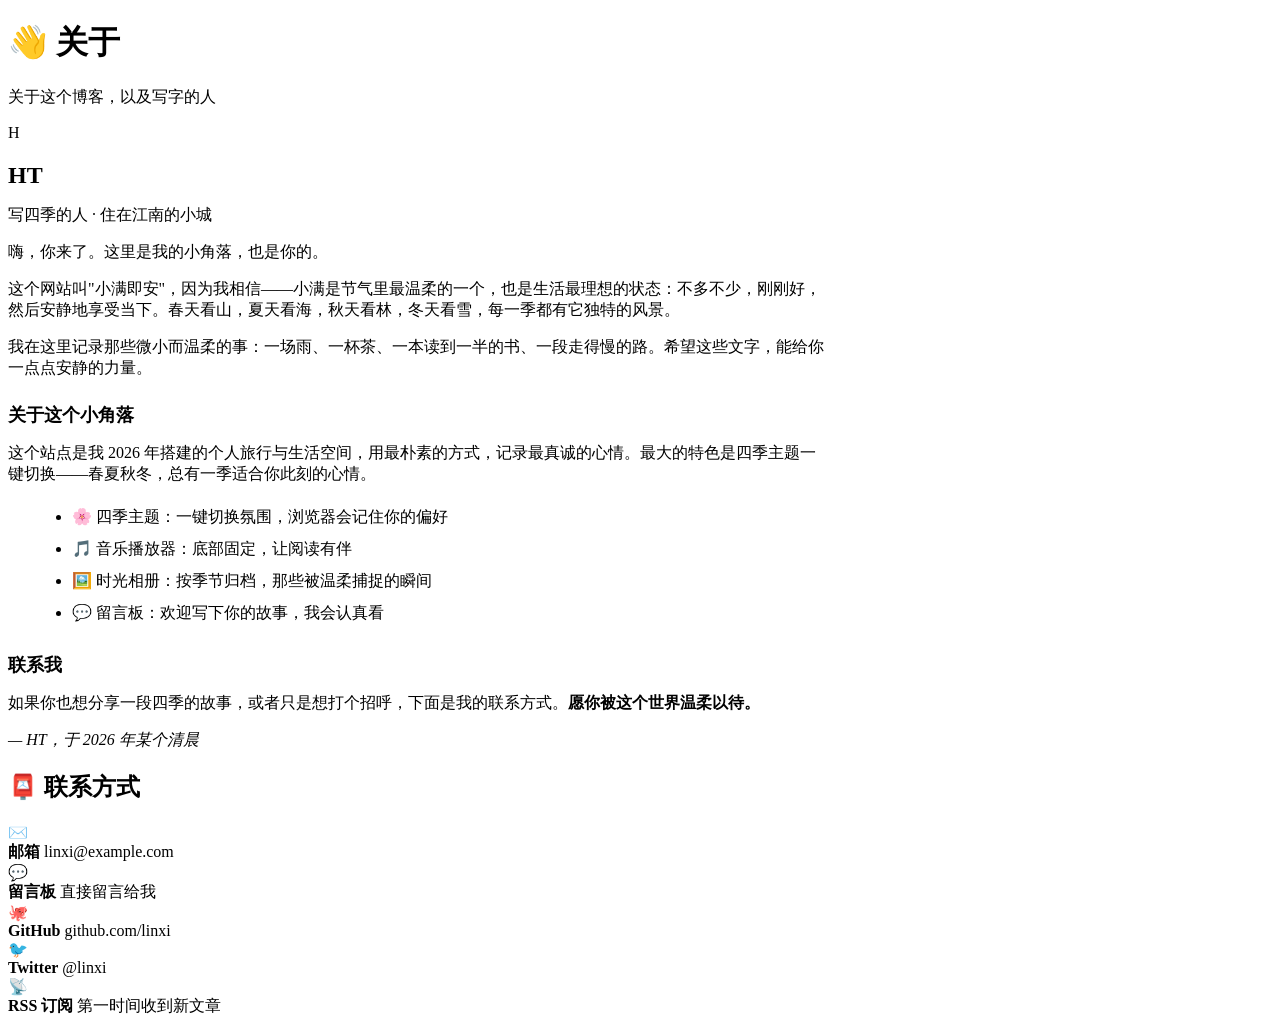
==== about.html @ 5d11f812 "Add files via upload" ====
<!DOCTYPE html>
<html lang="zh-CN">
<head>
  <meta charset="UTF-8">
  <meta name="viewport" content="width=device-width, initial-scale=1.0">
  <title>关于 · 小满即安</title>
  <!-- REQ-010: 内联初始主题变量防止闪烁 -->
  <script>
    (function() {
      var saved = localStorage.getItem("blog_theme") || "spring";
      var dark = localStorage.getItem("blog_dark") === "true";
      document.documentElement.setAttribute("data-theme", saved);
      if (dark) document.documentElement.setAttribute("data-dark", "true");
    })();
  </script>
  <link rel="stylesheet" href="assets/css/theme.css">
  <link rel="stylesheet" href="assets/css/layout.css">
  <link rel="stylesheet" href="assets/css/components.css">
  <link rel="stylesheet" href="assets/css/pages.css">
  <link rel="stylesheet" href="assets/css/player.css">
  <link rel="stylesheet" href="assets/css/tech.css">
</head>
<body data-page="about">
  <main class="site-main">
    <div class="container" style="max-width:820px">

      <h1 class="page-title">
        <span role="img" aria-label="挥手">👋</span> 关于
      </h1>
      <p class="page-subtitle">关于这个博客，以及写字的人</p>

      <!-- Hero -->
      <div class="about-hero">
        <div class="about-avatar">H</div>
        <h2 style="font-size:24px;margin-bottom:8px">HT</h2>
        <p class="text-muted">写四季的人 · 住在江南的小城</p>
      </div>

      <!-- 自我介绍 — REQ-002: 对话感文案 -->
      <div class="about-content">
        <p>嗨，你来了。这里是我的小角落，也是你的。</p>
        <p>这个网站叫"小满即安"，因为我相信——小满是节气里最温柔的一个，也是生活最理想的状态：不多不少，刚刚好，然后安静地享受当下。春天看山，夏天看海，秋天看林，冬天看雪，每一季都有它独特的风景。</p>
        <p>我在这里记录那些微小而温柔的事：一场雨、一杯茶、一本读到一半的书、一段走得慢的路。希望这些文字，能给你一点点安静的力量。</p>
        <h3 style="margin:24px 0 12px;font-size:18px;color:var(--text-primary)">关于这个小角落</h3>
        <p>这个站点是我 2026 年搭建的个人旅行与生活空间，用最朴素的方式，记录最真诚的心情。最大的特色是四季主题一键切换——春夏秋冬，总有一季适合你此刻的心情。</p>
        <ul style="margin:12px 0 12px 24px;line-height:2">
          <li><span role="img" aria-label="樱花">🌸</span> 四季主题：一键切换氛围，浏览器会记住你的偏好</li>
          <li><span role="img" aria-label="音乐">🎵</span> 音乐播放器：底部固定，让阅读有伴</li>
          <li><span role="img" aria-label="相册">🖼️</span> 时光相册：按季节归档，那些被温柔捕捉的瞬间</li>
          <li><span role="img" aria-label="对话">💬</span> 留言板：欢迎写下你的故事，我会认真看</li>
        </ul>
        <h3 style="margin:24px 0 12px;font-size:18px;color:var(--text-primary)">联系我</h3>
        <p>如果你也想分享一段四季的故事，或者只是想打个招呼，下面是我的联系方式。<strong>愿你被这个世界温柔以待。</strong></p>
        <p style="margin-top:12px;color:var(--text-muted);font-style:italic">— HT，于 2026 年某个清晨</p>
      </div>

      <!-- 联系方式 -->
      <h2 class="section-title">
        <span class="title-icon" role="img" aria-label="信封">📮</span>
        联系方式
      </h2>
      <div class="contact-list">
        <div class="contact-card">
          <div class="contact-icon" role="img" aria-label="邮箱">✉️</div>
          <div class="contact-info">
            <strong>邮箱</strong>
            <span>linxi@example.com</span>
          </div>
        </div>
        <div class="contact-card" onclick="location.href='message.html'" style="cursor:pointer">
          <div class="contact-icon" role="img" aria-label="对话">💬</div>
          <div class="contact-info">
            <strong>留言板</strong>
            <span>直接留言给我</span>
          </div>
        </div>
        <div class="contact-card">
          <div class="contact-icon" role="img" aria-label="代码">🐙</div>
          <div class="contact-info">
            <strong>GitHub</strong>
            <span>github.com/linxi</span>
          </div>
        </div>
        <div class="contact-card">
          <div class="contact-icon" role="img" aria-label="鸟">🐦</div>
          <div class="contact-info">
            <strong>Twitter</strong>
            <span>@linxi</span>
          </div>
        </div>
        <div class="contact-card">
          <div class="contact-icon" role="img" aria-label="信号">📡</div>
          <div class="contact-info">
            <strong>RSS 订阅</strong>
            <span>第一时间收到新文章</span>
          </div>
        </div>
      </div>

    </div>
  </main>

  <script src="assets/js/data.js"></script>
  <script src="assets/js/theme.js"></script>
  <script src="assets/js/player.js"></script>
  <script src="assets/js/app.js"></script>


  <!-- 科技感装饰层 -->
  <div class="tech-corner tech-tl" aria-hidden="true"></div>
  <div class="tech-corner tech-tr" aria-hidden="true"></div>
  <div class="tech-corner tech-bl" aria-hidden="true"></div>
  <div class="tech-corner tech-br" aria-hidden="true"></div>
  <div class="tech-data-stream" aria-hidden="true"></div>
</body>
</html>
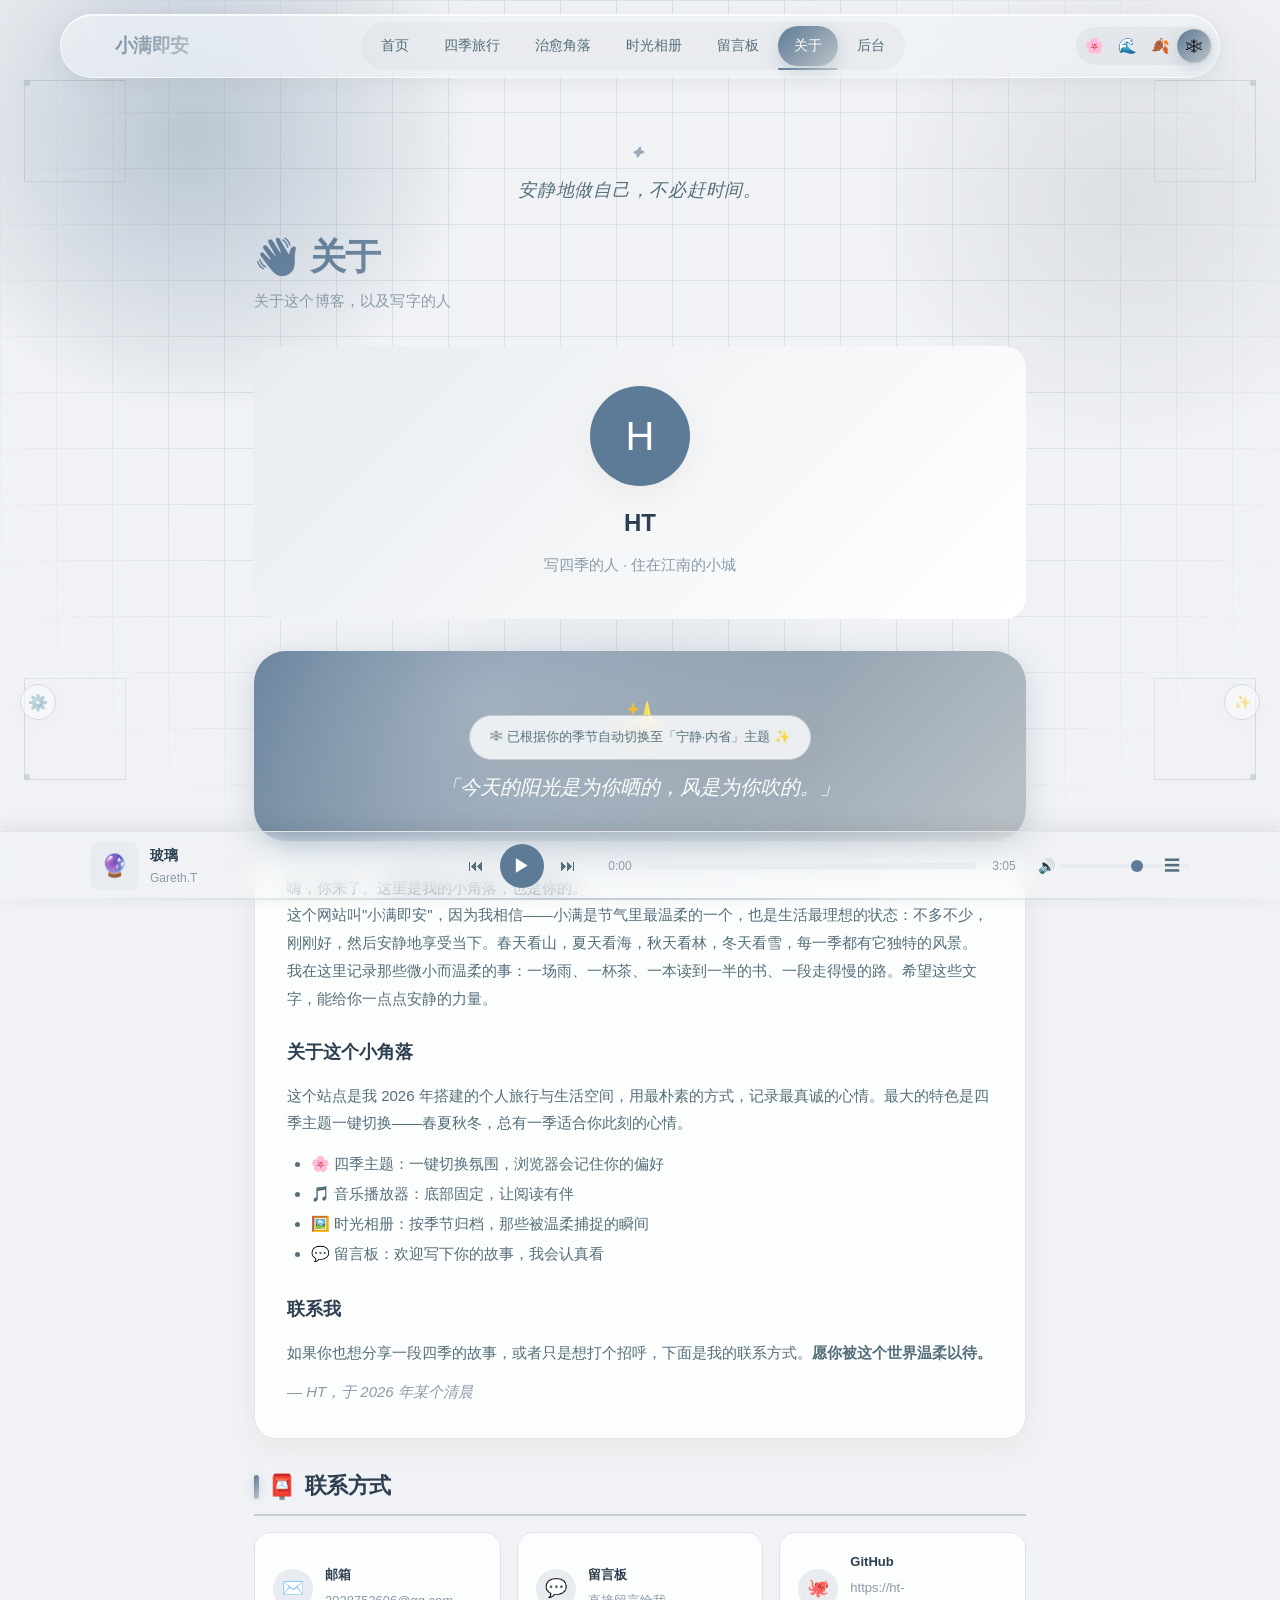
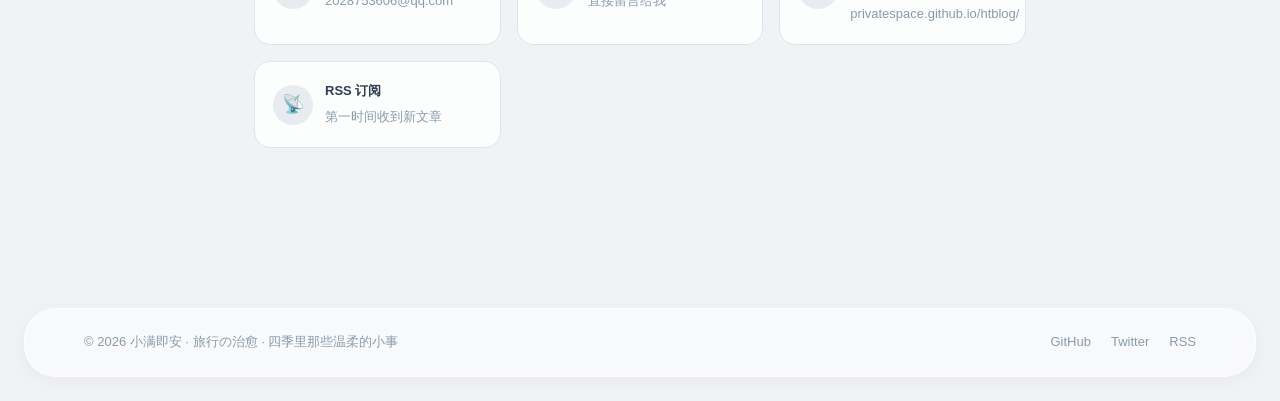
==== commit 7a04e5ef: "更新文件" ====
--- a/about.html
+++ b/about.html
@@ -64,7 +64,7 @@
           <div class="contact-icon" role="img" aria-label="邮箱">✉️</div>
           <div class="contact-info">
             <strong>邮箱</strong>
-            <span>linxi@example.com</span>
+            <span>2028753606@qq.com</span>
           </div>
         </div>
         <div class="contact-card" onclick="location.href='message.html'" style="cursor:pointer">
@@ -78,14 +78,7 @@
           <div class="contact-icon" role="img" aria-label="代码">🐙</div>
           <div class="contact-info">
             <strong>GitHub</strong>
-            <span>github.com/linxi</span>
-          </div>
-        </div>
-        <div class="contact-card">
-          <div class="contact-icon" role="img" aria-label="鸟">🐦</div>
-          <div class="contact-info">
-            <strong>Twitter</strong>
-            <span>@linxi</span>
+            <span>https://ht-privatespace.github.io/htblog/</span>
           </div>
         </div>
         <div class="contact-card">
--- a/assets/css/theme.css
+++ b/assets/css/theme.css
@@ -0,0 +1,1007 @@
+/* =========================================================
+   四季主题系统 — 温暖树洞版
+   柔和渐变 · 温暖主色 · 治愈视觉
+   适配 REQ-003 情绪映射：
+   春 = 希望/新生 · 夏 = 热情/自由 · 秋 = 沉淀/温柔 · 冬 = 宁静/内省
+   ========================================================= */
+
+:root {
+  /* 圆角系统 */
+  --radius-xs: 6px;
+  --radius-sm: 10px;
+  --radius-md: 16px;
+  --radius-lg: 22px;
+  --radius-xl: 32px;
+  --radius-pill: 999px;
+
+  /* 流畅过渡 — REQ-003: 0.5s~1s 平滑过渡 */
+  --transition: all 0.6s cubic-bezier(0.34, 1.56, 0.64, 1);
+  --transition-slow: all 0.9s cubic-bezier(0.25, 0.46, 0.45, 0.94);
+
+  /* 温暖阴影 */
+  --shadow-soft: 0 4px 16px rgba(180, 140, 120, 0.08);
+  --shadow: 0 8px 28px rgba(180, 140, 120, 0.10);
+  --shadow-hover: 0 16px 48px rgba(180, 140, 120, 0.16);
+
+  /* 温暖光晕 */
+  --neon-glow: 0 0 32px;
+
+  /* 字体大小变量 — REQ-006 */
+  --font-scale: 1;
+}
+
+/* ============ 春季 — 浅绿希望 ============ */
+:root, [data-theme="spring"] {
+  --bg-primary: #f8fdf9;
+  --bg-secondary: #ffffff;
+  --bg-card: rgba(255, 255, 255, 0.8);
+  --bg-header: rgba(248, 253, 249, 0.7);
+  --bg-footer: #edf6ef;
+
+  --text-primary: #2d3d35;
+  --text-secondary: #5a7063;
+  --text-muted: #8a9c92;
+  --text-on-accent: #ffffff;
+
+  /* REQ-003: 主色调浅绿 #A8D5BA + 嫩粉 #F5C6C6 */
+  --accent: #A8D5BA;
+  --accent-hover: #8fc4a5;
+  --accent-2: #F5C6C6;
+  --accent-3: #D4E8D9;
+  --accent-gradient: linear-gradient(135deg, #A8D5BA 0%, #F5C6C6 100%);
+  --accent-soft: #eaf5ee;
+  --accent-border: #c5e3d0;
+
+  --border: #e8f0ea;
+  --border-strong: #c4dcd0;
+
+  --neon-color: rgba(168, 213, 186, 0.3);
+
+  --tech-tint: #A8D5BA;
+
+  --decoration: "🌸";
+  --bg-blob-1: radial-gradient(circle 380px at 12% 18%, rgba(168,213,186,0.25) 0%, transparent 70%);
+  --bg-blob-2: radial-gradient(circle 340px at 88% 22%, rgba(245,198,198,0.20) 0%, transparent 70%);
+  --bg-blob-3: radial-gradient(circle 420px at 50% 95%, rgba(212,232,217,0.18) 0%, transparent 70%);
+  --hero-gradient: linear-gradient(135deg, #A8D5BA 0%, #F5C6C6 100%);
+}
+
+/* ============ 夏季 — 明黄自由 ============ */
+[data-theme="summer"] {
+  --bg-primary: #fefce8;
+  --bg-secondary: #ffffff;
+  --bg-card: rgba(255, 255, 255, 0.8);
+  --bg-header: rgba(254, 252, 232, 0.7);
+  --bg-footer: #fbf3d0;
+
+  --text-primary: #3d3520;
+  --text-secondary: #6b5c3a;
+  --text-muted: #9d8d65;
+  --text-on-accent: #ffffff;
+
+  /* REQ-003: 主色调明黄 #FFE066 + 蔚蓝 #7EC8E3 */
+  --accent: #FFD966;
+  --accent-hover: #f5cc4d;
+  --accent-2: #7EC8E3;
+  --accent-3: #FFE89A;
+  --accent-gradient: linear-gradient(135deg, #FFD966 0%, #7EC8E3 100%);
+  --accent-soft: #fff9db;
+  --accent-border: #f5e5a0;
+
+  --border: #f5edd0;
+  --border-strong: #e6d790;
+
+  --neon-color: rgba(255, 217, 102, 0.3);
+
+  --tech-tint: #FFD966;
+
+  --decoration: "🌊";
+  --bg-blob-1: radial-gradient(circle 400px at 88% 15%, rgba(126,200,227,0.22) 0%, transparent 70%);
+  --bg-blob-2: radial-gradient(circle 360px at 10% 25%, rgba(255,217,102,0.22) 0%, transparent 70%);
+  --bg-blob-3: radial-gradient(circle 440px at 50% 100%, rgba(255,232,154,0.18) 0%, transparent 70%);
+  --hero-gradient: linear-gradient(135deg, #FFD966 0%, #7EC8E3 100%);
+}
+
+/* ============ 秋季 — 暖橙温柔 ============ */
+[data-theme="autumn"] {
+  --bg-primary: #fdf6ee;
+  --bg-secondary: #fffdf8;
+  --bg-card: rgba(255, 255, 255, 0.8);
+  --bg-header: rgba(253, 246, 238, 0.7);
+  --bg-footer: #f3e3cf;
+
+  --text-primary: #3d2817;
+  --text-secondary: #6b4a30;
+  --text-muted: #9d7a5a;
+  --text-on-accent: #ffffff;
+
+  /* REQ-003: 主色调暖橙 #F4A460 + 棕褐 #A0522D */
+  --accent: #F4A460;
+  --accent-hover: #e6914b;
+  --accent-2: #A0522D;
+  --accent-3: #E8C49A;
+  --accent-gradient: linear-gradient(135deg, #F4A460 0%, #A0522D 100%);
+  --accent-soft: #faebdc;
+  --accent-border: #ecc099;
+
+  --border: #efdfcc;
+  --border-strong: #d4b896;
+
+  --neon-color: rgba(244, 164, 96, 0.3);
+
+  --tech-tint: #F4A460;
+
+  --decoration: "🍁";
+  --bg-blob-1: radial-gradient(circle 380px at 14% 20%, rgba(244,164,96,0.24) 0%, transparent 70%);
+  --bg-blob-2: radial-gradient(circle 340px at 86% 28%, rgba(160,82,45,0.18) 0%, transparent 70%);
+  --bg-blob-3: radial-gradient(circle 420px at 50% 96%, rgba(232,196,154,0.20) 0%, transparent 70%);
+  --hero-gradient: linear-gradient(135deg, #F4A460 0%, #A0522D 100%);
+}
+
+/* ============ 冬季 — 藏蓝宁静 ============ */
+[data-theme="winter"] {
+  --bg-primary: #f0f2f5;
+  --bg-secondary: #ffffff;
+  --bg-card: rgba(255, 255, 255, 0.8);
+  --bg-header: rgba(240, 242, 245, 0.7);
+  --bg-footer: #dfe2e8;
+
+  --text-primary: #2c3e50;
+  --text-secondary: #546e7a;
+  --text-muted: #8a9ba8;
+  --text-on-accent: #ffffff;
+
+  /* REQ-003: 主色调藏蓝 #2C3E50 + 银白 #BDC3C7 */
+  --accent: #5d7a96;
+  --accent-hover: #4a6480;
+  --accent-2: #BDC3C7;
+  --accent-3: #8fa8b8;
+  --accent-gradient: linear-gradient(135deg, #5d7a96 0%, #BDC3C7 100%);
+  --accent-soft: #e8ecf0;
+  --accent-border: #c5ccd4;
+
+  --border: #e0e3e8;
+  --border-strong: #b8bfc6;
+
+  --neon-color: rgba(93, 122, 150, 0.25);
+
+  --tech-tint: #5d7a96;
+
+  --decoration: "❄";
+  --bg-blob-1: radial-gradient(circle 400px at 15% 15%, rgba(93,122,150,0.20) 0%, transparent 70%);
+  --bg-blob-2: radial-gradient(circle 360px at 88% 22%, rgba(189,195,199,0.22) 0%, transparent 70%);
+  --bg-blob-3: radial-gradient(circle 440px at 50% 95%, rgba(143,168,184,0.16) 0%, transparent 70%);
+  --hero-gradient: linear-gradient(135deg, #5d7a96 0%, #BDC3C7 100%);
+}
+
+/* ============ REQ-006: 暗色模式 — 暖色调暗色 ============ */
+[data-dark="true"] {
+  --bg-primary: #2D2D2D;
+  --bg-secondary: #3a3a3a;
+  --bg-card: rgba(58, 58, 58, 0.9);
+  --bg-header: rgba(45, 45, 45, 0.85);
+  --bg-footer: #252525;
+
+  --text-primary: #f0ebe3;
+  --text-secondary: #c8c0b5;
+  --text-muted: #9a9287;
+  --text-on-accent: #2D2D2D;
+
+  --border: #4a4a4a;
+  --border-strong: #5a5a5a;
+
+  --shadow-soft: 0 4px 16px rgba(0,0,0,0.3);
+  --shadow: 0 8px 28px rgba(0,0,0,0.35);
+  --shadow-hover: 0 16px 48px rgba(0,0,0,0.4);
+}
+
+/* ============ 全局过渡动画 — REQ-003: 平滑 0.6s ============ */
+* {
+  transition:
+    background-color 0.6s ease,
+    border-color 0.6s ease,
+    box-shadow 0.5s ease,
+    color 0.5s ease;
+}
+
+/* 渐变文字不需要 color 过渡 */
+.site-logo, .page-title {
+  transition: none !important;
+}
+
+/* ============ 三层 blob 温暖背景 ============ */
+.season-decoration {
+  position: fixed;
+  inset: 0;
+  pointer-events: none;
+  z-index: 0;
+  background: var(--bg-blob-1), var(--bg-blob-2), var(--bg-blob-3);
+  background-attachment: fixed;
+  animation: blob-drift 20s ease-in-out infinite alternate;
+  transition: background 0.9s ease;
+}
+
+@keyframes blob-drift {
+  0%   { transform: translate(0, 0) scale(1); }
+  50%  { transform: translate(12px, -8px) scale(1.04); }
+  100% { transform: translate(-8px, 12px) scale(1.02); }
+}
+
+/* ============ 飘落粒子 ============ */
+.season-particles {
+  position: fixed;
+  inset: 0;
+  pointer-events: none;
+  z-index: 1;
+  overflow: hidden;
+}
+
+.season-particles .particle {
+  position: absolute;
+  top: -30px;
+  font-size: 22px;
+  opacity: 0;
+  animation: fall linear infinite;
+  filter: drop-shadow(0 2px 6px rgba(0,0,0,0.08));
+}
+
+@keyframes fall {
+  0%   { transform: translateY(-30px) rotate(0deg); opacity: 0; }
+  8%   { opacity: 0.7; }
+  50%  { transform: translateX(20px) rotate(180deg); }
+  92%  { opacity: 0.4; }
+  100% { transform: translateY(105vh) rotate(360deg); opacity: 0; }
+}
+
+/* ============ REQ-001 v2: 情绪入口引导层（增强版） ============ */
+.emotion-entry {
+  position: fixed;
+  inset: 0;
+  background: var(--bg-primary);
+  z-index: 9999;
+  display: flex;
+  flex-direction: column;
+  align-items: center;
+  justify-content: center;
+  gap: 36px;
+  opacity: 1;
+  transition: opacity 0.8s ease;
+  pointer-events: auto;
+  cursor: pointer;
+}
+
+.emotion-entry.hide {
+  opacity: 0;
+  pointer-events: none;
+}
+
+.emotion-entry__greeting {
+  font-size: clamp(22px, 4vw, 30px);
+  color: var(--text-primary);
+  font-weight: 400;
+  letter-spacing: 0.05em;
+  opacity: 0;
+  animation: fade-in-up 1.5s ease forwards;
+  font-style: italic;
+}
+
+/* REQ-001: 4-7-8 呼吸法节奏提示 */
+.emotion-entry__breath-phase {
+  font-size: clamp(14px, 2.5vw, 16px);
+  color: var(--text-muted);
+  opacity: 0;
+  animation: fade-in-up 1.5s ease 1.2s forwards;
+  font-weight: 500;
+  letter-spacing: 0.1em;
+  transition: color 0.4s ease;
+}
+
+.emotion-entry__breath-phase.inhale { color: var(--accent); }
+.emotion-entry__breath-phase.hold { color: var(--accent-2); }
+.emotion-entry__breath-phase.exhale { color: var(--accent-hover); }
+
+.emotion-entry__breath-hint {
+  font-size: clamp(13px, 2vw, 14px);
+  color: var(--text-muted);
+  opacity: 0;
+  animation: fade-in-up 1.5s ease 0.6s forwards;
+}
+
+@keyframes fade-in-up {
+  from { opacity: 0; transform: translateY(12px); }
+  to { opacity: 1; transform: translateY(0); }
+}
+
+/* REQ-001: 呼吸动画光点 — 4-7-8 节奏：吸气4s→屏息7s→呼气8s */
+.emotion-entry__breath {
+  width: 64px;
+  height: 64px;
+  border-radius: 50%;
+  background: var(--accent-gradient);
+  box-shadow: 0 0 40px var(--neon-color), 0 0 80px var(--neon-color);
+  opacity: 0;
+  animation-name: fade-in-up, breath-478;
+  animation-duration: 1.5s, 19s;
+  animation-delay: 0.8s, 2.3s;
+  animation-fill-mode: forwards, infinite;
+  animation-timing-function: ease, ease-in-out;
+}
+
+@keyframes breath-478 {
+  0%   { transform: scale(1); opacity: 0.4; }
+  21%  { transform: scale(1.7); opacity: 0.7; }   /* 吸气 4s */
+  58%  { transform: scale(1.7); opacity: 0.7; }   /* 屏息 7s */
+  100% { transform: scale(1); opacity: 0.4; }      /* 呼气 8s */
+}
+
+/* ============ REQ-005: 阅读进度条 ============ */
+.reading-progress {
+  position: fixed;
+  top: 0;
+  left: 0;
+  width: 100%;
+  height: 3px;
+  background: transparent;
+  z-index: 10000;
+  pointer-events: none;
+}
+
+.reading-progress__fill {
+  height: 100%;
+  width: 0%;
+  background: var(--accent-gradient);
+  border-radius: 0 0 3px 3px;
+  box-shadow: 0 0 8px var(--neon-color);
+  transition: width 0.1s ease;
+  will-change: width;
+}
+
+@media (max-width: 768px) {
+  .reading-progress { height: 2px; }
+}
+
+/* ============ REQ-002: 主题情绪标签 + 自动切换通知 ============ */
+.theme-switcher {
+  display: flex;
+  align-items: center;
+  gap: 2px;
+  flex-wrap: wrap;
+}
+
+.theme-btn {
+  position: relative;
+}
+
+.theme-btn[data-theme]::after {
+  content: attr(data-emotion);
+  position: absolute;
+  top: 100%;
+  left: 50%;
+  transform: translateX(-50%);
+  font-size: 10px;
+  color: var(--text-muted);
+  white-space: nowrap;
+  opacity: 0;
+  pointer-events: none;
+  transition: opacity 0.3s ease;
+  margin-top: 2px;
+  letter-spacing: 0.02em;
+}
+
+.theme-btn.active::after,
+.theme-btn:hover::after {
+  opacity: 1;
+}
+
+/* 自动季节切换提示通知 */
+.season-toast {
+  position: fixed;
+  bottom: 140px;
+  left: 50%;
+  transform: translateX(-50%) translateY(20px);
+  background: var(--bg-card);
+  backdrop-filter: blur(16px);
+  -webkit-backdrop-filter: blur(16px);
+  border: 1px solid var(--accent-border);
+  border-radius: var(--radius-pill);
+  padding: 10px 20px;
+  font-size: 13px;
+  color: var(--text-secondary);
+  box-shadow: var(--shadow);
+  z-index: 9999;
+  opacity: 0;
+  transition: all 0.4s ease;
+  pointer-events: none;
+}
+
+.season-toast.show {
+  opacity: 1;
+  transform: translateX(-50%) translateY(0);
+}
+
+@media (max-width: 768px) {
+  .season-toast { bottom: 120px; font-size: 12px; padding: 8px 16px; }
+}
+
+/* ============ REQ-004 v2: 字体大小调节器（html根字号） ============ */
+html[data-root-font="small"] { font-size: 14px; }
+html[data-root-font="normal"] { font-size: 16px; }
+html[data-root-font="medium"] { font-size: 18px; }
+html[data-root-font="large"] { font-size: 20px; }
+
+/* ============ REQ-010: 微交互增强 ============ */
+
+/* 按钮涟漪效果 */
+.btn, .page-btn, .player-btn, .theme-btn, .settings-btn, .whitenoise-btn, .mood-option {
+  position: relative;
+  overflow: hidden;
+}
+
+.btn .ripple,
+.page-btn .ripple,
+.player-btn .ripple,
+.theme-btn .ripple,
+.settings-btn .ripple,
+.whitenoise-btn .ripple,
+.mood-option .ripple {
+  position: absolute;
+  border-radius: 50%;
+  background: rgba(255, 255, 255, 0.4);
+  transform: scale(0);
+  animation: ripple-anim 0.6s ease-out;
+  pointer-events: none;
+}
+
+@keyframes ripple-anim {
+  to {
+    transform: scale(4);
+    opacity: 0;
+  }
+}
+
+/* 卡片 3D 倾斜 */
+.card, .article-item, .album-card, .travel-preview-card {
+  transition: transform 0.3s ease, box-shadow 0.3s ease;
+  transform-style: preserve-3d;
+  will-change: transform;
+}
+
+/* ============ FR-1: 全站默认转场（淡入 + 轻微上移） ============ */
+.site-main {
+  opacity: 0;
+  transform: translateY(16px);
+  transition: opacity 0.5s ease-out, transform 0.5s ease-out;
+  will-change: opacity, transform;
+}
+
+.site-main.ready {
+  opacity: 1;
+  transform: translateY(0);
+}
+
+/* 滚动入场动画 */
+.scroll-reveal {
+  opacity: 0;
+  transform: translateY(24px);
+  transition: opacity 0.7s ease, transform 0.7s ease;
+}
+
+.scroll-reveal.visible {
+  opacity: 1;
+  transform: translateY(0);
+}
+
+/* 链接下划线动画 */
+a {
+  position: relative;
+}
+
+.section-title a:hover,
+.article-excerpt a:hover,
+.message-content a:hover,
+.card a:hover {
+  text-decoration: none;
+}
+
+/* 表单聚焦增强 */
+.form-input, .form-textarea, .form-select {
+  border-bottom: 2px solid transparent;
+}
+
+.form-input:focus, .form-textarea:focus, .form-select:focus {
+  border-bottom-color: var(--accent);
+}
+
+/* 减少动画选项（尊重对动画敏感的用户） */
+@media (prefers-reduced-motion: reduce) {
+  *, *::before, *::after {
+    animation-duration: 0.01ms !important;
+    animation-iteration-count: 1 !important;
+    transition-duration: 0.01ms !important;
+    scroll-behavior: auto !important;
+  }
+  
+  .ripple { animation: none !important; }
+  .card, .article-item { transform: none !important; }
+}
+
+body[data-motion="reduced"] * {
+  animation-duration: 0.01ms !important;
+  transition-duration: 0.01ms !important;
+}
+
+body[data-motion="reduced"] .ripple { animation: none !important; }
+body[data-motion="reduced"] .card:hover { transform: none !important; }
+
+/* ============ REQ-007: 今日治愈模块 ============ */
+.healing-card {
+  background: var(--accent-gradient);
+  border-radius: var(--radius-xl);
+  padding: 36px 32px;
+  text-align: center;
+  color: #fff;
+  box-shadow: 0 8px 32px var(--neon-color);
+  position: relative;
+  overflow: hidden;
+  opacity: 0;
+  animation: heal-fade-in 1.2s ease 1.2s forwards;
+}
+
+[data-dark="true"] .healing-card {
+  color: var(--text-primary);
+}
+
+.healing-card::before {
+  content: "";
+  position: absolute;
+  inset: 0;
+  background: radial-gradient(circle at 30% 30%, rgba(255,255,255,0.3) 0%, transparent 60%);
+  pointer-events: none;
+}
+
+.healing-card__icon {
+  font-size: 40px;
+  margin-bottom: 12px;
+  display: block;
+}
+
+.healing-card__quote {
+  font-size: clamp(16px, 2.5vw, 20px);
+  font-weight: 500;
+  line-height: 1.8;
+  position: relative;
+  z-index: 1;
+  font-style: italic;
+}
+
+.healing-card__source {
+  font-size: 13px;
+  opacity: 0.7;
+  margin-top: 12px;
+  position: relative;
+  z-index: 1;
+}
+
+@keyframes heal-fade-in {
+  from { opacity: 0; transform: translateY(16px); }
+  to { opacity: 1; transform: translateY(0); }
+}
+
+/* ============ REQ-004: 科技装饰开关 ============ */
+body.tech-off .tech-corner,
+body.tech-off .tech-data-stream,
+body.tech-off::before {
+  display: none !important;
+}
+
+.tech-toggle {
+  position: fixed;
+  bottom: 180px;
+  right: 20px;
+  width: 36px;
+  height: 36px;
+  border-radius: 50%;
+  background: var(--bg-card);
+  backdrop-filter: blur(12px);
+  -webkit-backdrop-filter: blur(12px);
+  border: 1px solid var(--border-strong);
+  cursor: pointer;
+  z-index: 100;
+  display: flex;
+  align-items: center;
+  justify-content: center;
+  font-size: 14px;
+  transition: var(--transition);
+  box-shadow: var(--shadow-soft);
+  opacity: 0.5;
+}
+
+.tech-toggle:hover {
+  opacity: 1;
+  transform: scale(1.1);
+}
+
+/* ============ REQ-006: 字体大小调节 ============ */
+body[data-font-size="small"] { font-size: 14px; }
+body[data-font-size="normal"] { font-size: 16px; }
+body[data-font-size="large"] { font-size: 18px; }
+
+/* ============ REQ-006: 设置面板 ============ */
+.settings-panel {
+  position: fixed;
+  bottom: 180px;
+  left: 20px;
+  background: var(--bg-card);
+  backdrop-filter: blur(16px);
+  -webkit-backdrop-filter: blur(16px);
+  border: 1px solid var(--border-strong);
+  border-radius: var(--radius-lg);
+  padding: 16px 20px;
+  z-index: 100;
+  box-shadow: var(--shadow);
+  display: none;
+  min-width: 180px;
+}
+
+.settings-panel.open { display: block; }
+
+.settings-toggle {
+  position: fixed;
+  bottom: 180px;
+  left: 20px;
+  width: 36px;
+  height: 36px;
+  border-radius: 50%;
+  background: var(--bg-card);
+  backdrop-filter: blur(12px);
+  border: 1px solid var(--border-strong);
+  cursor: pointer;
+  z-index: 100;
+  display: flex;
+  align-items: center;
+  justify-content: center;
+  font-size: 16px;
+  box-shadow: var(--shadow-soft);
+  opacity: 0.5;
+  transition: var(--transition);
+}
+
+.settings-toggle:hover { opacity: 1; transform: scale(1.1); }
+
+.settings-row {
+  display: flex;
+  align-items: center;
+  justify-content: space-between;
+  margin-bottom: 12px;
+  font-size: 13px;
+  color: var(--text-secondary);
+  gap: 12px;
+}
+
+.settings-row:last-child { margin-bottom: 0; }
+
+.settings-btn {
+  padding: 6px 12px;
+  border: 1px solid var(--border-strong);
+  background: transparent;
+  border-radius: var(--radius-pill);
+  font-size: 12px;
+  color: var(--text-primary);
+  cursor: pointer;
+  transition: var(--transition);
+}
+
+.settings-btn.active {
+  background: var(--accent-gradient);
+  color: #fff;
+  border-color: transparent;
+}
+
+/* ============ REQ-005: 白噪音面板 ============ */
+.whitenoise-panel {
+  background: var(--bg-card);
+  backdrop-filter: blur(16px);
+  border: 1px solid var(--border-strong);
+  border-radius: var(--radius-lg);
+  padding: 16px;
+  margin-top: 12px;
+}
+
+.whitenoise-title {
+  font-size: 14px;
+  font-weight: 600;
+  color: var(--text-primary);
+  margin-bottom: 12px;
+  display: flex;
+  align-items: center;
+  gap: 6px;
+}
+
+.whitenoise-options {
+  display: grid;
+  grid-template-columns: repeat(4, 1fr);
+  gap: 8px;
+}
+
+.whitenoise-btn {
+  padding: 10px 4px;
+  border: 1px solid var(--border-strong);
+  background: transparent;
+  border-radius: var(--radius-md);
+  cursor: pointer;
+  transition: var(--transition);
+  font-size: 11px;
+  color: var(--text-secondary);
+  display: flex;
+  flex-direction: column;
+  align-items: center;
+  gap: 4px;
+}
+
+.whitenoise-btn .wn-icon { font-size: 20px; }
+
+.whitenoise-btn.active {
+  background: var(--accent-soft);
+  border-color: var(--accent);
+  color: var(--accent-hover);
+}
+
+.whitenoise-volume {
+  display: flex;
+  align-items: center;
+  gap: 8px;
+  margin-top: 12px;
+  font-size: 12px;
+  color: var(--text-muted);
+}
+
+.whitenoise-volume input[type="range"] {
+  flex: 1;
+  accent-color: var(--accent);
+}
+
+/* ============ REQ-008: 心情标签选择器 ============ */
+.mood-picker {
+  display: flex;
+  gap: 8px;
+  flex-wrap: wrap;
+}
+
+.mood-option {
+  padding: 6px 14px;
+  border: 1.5px solid var(--border-strong);
+  background: transparent;
+  border-radius: var(--radius-pill);
+  font-size: 13px;
+  color: var(--text-secondary);
+  cursor: pointer;
+  transition: var(--transition);
+}
+
+.mood-option.active {
+  background: var(--accent-gradient);
+  color: #fff;
+  border-color: transparent;
+  box-shadow: 0 2px 12px var(--neon-color);
+}
+
+/* ============ 响应式 ============ */
+@media (max-width: 768px) {
+  .emotion-entry__breath { width: 48px; height: 48px; }
+  .healing-card { padding: 24px 20px; }
+  .tech-toggle { bottom: 160px; right: 12px; }
+  .settings-toggle { bottom: 160px; left: 12px; }
+  .whitenoise-options { grid-template-columns: repeat(2, 1fr); }
+}
+
+/* =========================================================
+   博客转场体验增强 — 新增样式
+   FR-2 / FR-3 / FR-4 / FR-5 / FR-7
+   ========================================================= */
+
+/* ============ FR-4: 引导语（逐字浮现容器） ============ */
+.page-greeting {
+  text-align: center;
+  font-size: clamp(15px, 2.2vw, 18px);
+  color: var(--text-secondary);
+  font-style: italic;
+  font-weight: 400;
+  letter-spacing: 0.04em;
+  padding: 10px 16px 28px;
+  line-height: 1.9;
+  opacity: 0;
+  transition: opacity .5s ease;
+}
+
+.page-greeting.ready { opacity: 1; }
+
+.page-greeting::before {
+  content: "✦";
+  display: block;
+  margin-bottom: 8px;
+  font-size: 12px;
+  color: var(--accent);
+  letter-spacing: 0.4em;
+  opacity: 0.6;
+}
+
+.page-greeting span {
+  /* 内联元素，由 JS 控制 transition */
+}
+
+@media (max-width: 768px) {
+  .page-greeting { padding: 6px 12px 20px; font-size: 14px; }
+}
+
+/* ============ FR-2: 遮罩过渡幕回退（像翻过一页日记） ============ */
+.transition-mask {
+  position: fixed;
+  inset: 0;
+  z-index: 100000;
+  transform: translateY(100%);
+  transition: transform 0.45s cubic-bezier(0.77, 0, 0.175, 1);
+  pointer-events: none;
+  will-change: transform;
+}
+
+.transition-mask::before {
+  content: "";
+  position: absolute;
+  inset: 0;
+  background: var(--accent-gradient);
+  opacity: 0.92;
+}
+
+/* 按主题切换遮罩色调 */
+.transition-mask[data-theme="spring"]::before { background: linear-gradient(135deg, #A8D5BA 0%, #F5C6C6 100%); }
+.transition-mask[data-theme="summer"]::before { background: linear-gradient(135deg, #FFD966 0%, #7EC8E3 100%); }
+.transition-mask[data-theme="autumn"]::before { background: linear-gradient(135deg, #F4A460 0%, #A0522D 100%); }
+.transition-mask[data-theme="winter"]::before { background: linear-gradient(135deg, #5d7a96 0%, #BDC3C7 100%); }
+
+.transition-mask.show {
+  transform: translateY(0);
+  pointer-events: auto;
+}
+
+/* ============ FR-2: 原生 View Transitions 伪元素动画 ============ */
+::view-transition-old(root),
+::view-transition-new(root) {
+  animation-duration: 0.45s;
+  animation-timing-function: cubic-bezier(0.77, 0, 0.175, 1);
+}
+
+::view-transition-old(root) {
+  animation-name: vt-fade-out;
+}
+::view-transition-new(root) {
+  animation-name: vt-fade-in;
+}
+
+@keyframes vt-fade-out {
+  from { opacity: 1; }
+  to   { opacity: 0; }
+}
+@keyframes vt-fade-in {
+  from { opacity: 0; transform: translateY(10px); }
+  to   { opacity: 1; transform: translateY(0); }
+}
+
+/* ============ FR-3: 转场瞬时飘落粒子（用完即焚） ============ */
+.transition-particles {
+  position: fixed;
+  inset: 0;
+  pointer-events: none;
+  z-index: 99999;
+  overflow: hidden;
+}
+
+.transition-particles > span {
+  position: absolute;
+  top: -30px;
+  opacity: 0;
+  animation: transition-fall linear forwards;
+  filter: drop-shadow(0 2px 4px rgba(0,0,0,0.1));
+}
+
+@keyframes transition-fall {
+  0%   { transform: translateY(-20px) rotate(0deg); opacity: 0; }
+  10%  { opacity: 0.9; }
+  80%  { opacity: 0.7; }
+  100% { transform: translateY(110vh) rotate(360deg); opacity: 0; }
+}
+
+/* ============ FR-5: 卡片错峰入场（补充已有 scroll-reveal） ============ */
+.scroll-reveal {
+  /* 已有基础样式，这里补充 nth-child 错峰 */
+}
+
+@media (prefers-reduced-motion: no-preference) {
+  /* 给列表类卡片增加错峰 delay（80ms 间隔） */
+  .article-list .article-item:nth-child(1)   { transition-delay: 0ms; }
+  .article-list .article-item:nth-child(2)   { transition-delay: 80ms; }
+  .article-list .article-item:nth-child(3)   { transition-delay: 160ms; }
+  .article-list .article-item:nth-child(4)   { transition-delay: 240ms; }
+  .article-list .article-item:nth-child(5)   { transition-delay: 320ms; }
+  .article-list .article-item:nth-child(6)   { transition-delay: 400ms; }
+
+  .album-grid .album-card:nth-child(1)       { transition-delay: 0ms; }
+  .album-grid .album-card:nth-child(2)       { transition-delay: 80ms; }
+  .album-grid .album-card:nth-child(3)       { transition-delay: 160ms; }
+  .album-grid .album-card:nth-child(4)       { transition-delay: 240ms; }
+  .album-grid .album-card:nth-child(5)       { transition-delay: 320ms; }
+  .album-grid .album-card:nth-child(6)       { transition-delay: 400ms; }
+
+  .gallery-grid .gallery-photo:nth-child(1)  { transition-delay: 0ms; }
+  .gallery-grid .gallery-photo:nth-child(2)  { transition-delay: 80ms; }
+  .gallery-grid .gallery-photo:nth-child(3)  { transition-delay: 160ms; }
+  .gallery-grid .gallery-photo:nth-child(4)  { transition-delay: 240ms; }
+  .gallery-grid .gallery-photo:nth-child(5)  { transition-delay: 320ms; }
+  .gallery-grid .gallery-photo:nth-child(6)  { transition-delay: 400ms; }
+
+  .topic-grid .topic-card:nth-child(1)       { transition-delay: 0ms; }
+  .topic-grid .topic-card:nth-child(2)       { transition-delay: 80ms; }
+  .topic-grid .topic-card:nth-child(3)       { transition-delay: 160ms; }
+  .topic-grid .topic-card:nth-child(4)       { transition-delay: 240ms; }
+
+  .travel-preview .travel-preview-card:nth-child(1) { transition-delay: 0ms; }
+  .travel-preview .travel-preview-card:nth-child(2) { transition-delay: 80ms; }
+  .travel-preview .travel-preview-card:nth-child(3) { transition-delay: 160ms; }
+  .travel-preview .travel-preview-card:nth-child(4) { transition-delay: 240ms; }
+
+  .season-calendar .season-card:nth-child(1) { transition-delay: 0ms; }
+  .season-calendar .season-card:nth-child(2) { transition-delay: 80ms; }
+  .season-calendar .season-card:nth-child(3) { transition-delay: 160ms; }
+  .season-calendar .season-card:nth-child(4) { transition-delay: 240ms; }
+
+  .related-articles .related-card:nth-child(1)   { transition-delay: 0ms; }
+  .related-articles .related-card:nth-child(2)   { transition-delay: 80ms; }
+  .related-articles .related-card:nth-child(3)   { transition-delay: 160ms; }
+  .related-articles .related-card:nth-child(4)   { transition-delay: 240ms; }
+
+  .related-posts .related-post-card:nth-child(1) { transition-delay: 0ms; }
+  .related-posts .related-post-card:nth-child(2) { transition-delay: 80ms; }
+  .related-posts .related-post-card:nth-child(3) { transition-delay: 160ms; }
+  .related-posts .related-post-card:nth-child(4) { transition-delay: 240ms; }
+}
+
+/* ============ FR-7: 主题切换平滑渐变（增强版） ============ */
+html, body {
+  transition:
+    background-color 0.8s ease,
+    color 0.8s ease;
+}
+
+body {
+  transition:
+    background 0.8s ease,
+    background-color 0.8s ease,
+    color 0.8s ease;
+}
+
+/* 让 blob 背景色也平滑切换（已有 0.9s，保持） */
+
+/* ============ prefers-reduced-motion 全覆盖 ============ */
+@media (prefers-reduced-motion: reduce) {
+  .transition-mask { display: none !important; }
+  .transition-particles { display: none !important; }
+  .page-greeting span {
+    opacity: 1 !important;
+    transform: none !important;
+    transition: none !important;
+    animation: none !important;
+  }
+  .page-greeting::before { opacity: 0.4; }
+  .scroll-reveal {
+    opacity: 1 !important;
+    transform: none !important;
+    transition: none !important;
+  }
+  .site-main {
+    opacity: 1 !important;
+    transform: none !important;
+  }
+  ::view-transition-old(root),
+  ::view-transition-new(root) {
+    animation-duration: 0.01ms !important;
+  }
+}
--- a/assets/css/layout.css
+++ b/assets/css/layout.css
@@ -0,0 +1,254 @@
+/* =========================================================
+   公共布局 — 潮流网红版
+   大胆排版 · 大号字距 · 胶囊导航 · 霓虹 Header
+   ========================================================= */
+
+* { box-sizing: border-box; margin: 0; padding: 0; }
+
+html, body {
+  font-family: "Inter", "SF Pro Display", "PingFang SC", "Microsoft YaHei", "Helvetica Neue", Arial, sans-serif;
+  background: var(--bg-primary);
+  color: var(--text-primary);
+  line-height: 1.75;
+  font-size: 15px;
+  min-height: 100vh;
+  scroll-behavior: smooth;
+  -webkit-font-smoothing: antialiased;
+  font-feature-settings: "cv11", "ss01";
+}
+
+body {
+  display: flex;
+  flex-direction: column;
+  min-height: 100vh;
+  position: relative;
+  background-image: var(--bg-blob-1), var(--bg-blob-2), var(--bg-blob-3);
+  background-attachment: fixed;
+  animation: blob-drift 25s ease-in-out infinite alternate;
+}
+
+a { color: var(--accent); text-decoration: none; transition: var(--transition); }
+a:hover { color: var(--accent-hover); }
+
+img { max-width: 100%; display: block; }
+
+.container {
+  width: 100%;
+  max-width: 1160px;
+  margin: 0 auto;
+  padding: 0 24px;
+  position: relative;
+  z-index: 2;
+}
+
+/* ============ Header — 霓虹胶囊导航 ============ */
+.site-header {
+  position: sticky;
+  top: 0;
+  z-index: 100;
+  padding: 14px 0;
+}
+
+.site-header .container {
+  background: var(--bg-header);
+  backdrop-filter: blur(24px) saturate(180%);
+  -webkit-backdrop-filter: blur(24px) saturate(180%);
+  border: 1px solid rgba(255, 255, 255, 0.6);
+  border-radius: var(--radius-xl);
+  padding: 0 6px 0 22px;
+  display: flex;
+  align-items: center;
+  justify-content: space-between;
+  height: 64px;
+  box-shadow:
+    0 4px 24px rgba(0,0,0,0.06),
+    0 1px 0 rgba(255,255,255,0.8) inset;
+}
+
+.site-logo {
+  font-size: 19px;
+  font-weight: 800;
+  background: var(--accent-gradient);
+  -webkit-background-clip: text;
+  background-clip: text;
+  -webkit-text-fill-color: transparent;
+  color: transparent;
+  display: flex;
+  align-items: center;
+  gap: 8px;
+  letter-spacing: -0.02em;
+}
+
+.site-logo .logo-icon {
+  font-size: 24px;
+  filter: drop-shadow(0 2px 8px rgba(0,0,0,0.08));
+}
+
+.site-nav {
+  display: flex;
+  gap: 3px;
+  list-style: none;
+  align-items: center;
+  background: rgba(0,0,0,0.03);
+  border-radius: var(--radius-pill);
+  padding: 4px;
+}
+
+.site-nav a {
+  display: block;
+  padding: 8px 16px;
+  border-radius: var(--radius-pill);
+  color: var(--text-secondary);
+  font-size: 13.5px;
+  font-weight: 500;
+  transition: var(--transition);
+}
+
+.site-nav a:hover {
+  background: rgba(255,255,255,0.7);
+  color: var(--text-primary);
+}
+
+.site-nav a.active {
+  background: var(--accent-gradient);
+  color: #fff;
+  box-shadow: 0 6px 18px var(--neon-color);
+}
+
+/* 主题切换 — 潮流圆点 */
+.theme-switcher {
+  display: flex;
+  gap: 3px;
+  padding: 4px;
+  background: rgba(0,0,0,0.04);
+  border-radius: var(--radius-pill);
+}
+
+.theme-btn {
+  width: 30px;
+  height: 30px;
+  border: none;
+  background: transparent;
+  border-radius: 50%;
+  cursor: pointer;
+  font-size: 15px;
+  transition: var(--transition);
+  display: flex;
+  align-items: center;
+  justify-content: center;
+}
+
+.theme-btn:hover { background: rgba(255,255,255,0.7); transform: translateY(-2px); }
+.theme-btn.active {
+  background: var(--accent-gradient);
+  box-shadow: 0 4px 14px var(--neon-color);
+  transform: scale(1.12);
+}
+
+/* 汉堡菜单 */
+.menu-toggle {
+  display: none;
+  background: none;
+  border: none;
+  font-size: 22px;
+  color: var(--text-primary);
+  cursor: pointer;
+  padding: 6px;
+  border-radius: 10px;
+}
+
+.menu-toggle:hover { background: rgba(0,0,0,0.05); }
+
+/* ============ Main — 大间距 + 潮流标题 ============ */
+.site-main {
+  flex: 1;
+  padding: 40px 0 160px;
+  position: relative;
+  z-index: 2;
+}
+
+.page-title {
+  font-size: 36px;
+  font-weight: 900;
+  background: var(--accent-gradient);
+  -webkit-background-clip: text;
+  background-clip: text;
+  -webkit-text-fill-color: transparent;
+  color: transparent;
+  margin-bottom: 10px;
+  display: flex;
+  align-items: center;
+  gap: 12px;
+  letter-spacing: -0.025em;
+  line-height: 1.2;
+}
+
+.page-subtitle {
+  color: var(--text-muted);
+  font-size: 15px;
+  margin-bottom: 32px;
+  letter-spacing: 0.01em;
+}
+
+/* ============ Footer — 胶囊分隔 ============ */
+.site-footer {
+  background: rgba(255,255,255,0.55);
+  backdrop-filter: blur(16px);
+  -webkit-backdrop-filter: blur(16px);
+  margin: 0 24px 24px;
+  border-radius: var(--radius-xl);
+  border: 1px solid rgba(255,255,255,0.7);
+  padding: 22px 0;
+  position: relative;
+  z-index: 2;
+  box-shadow: var(--shadow-soft);
+}
+
+.site-footer .container {
+  display: flex;
+  justify-content: space-between;
+  align-items: center;
+  flex-wrap: wrap;
+  gap: 12px;
+}
+
+.footer-text { color: var(--text-muted); font-size: 13px; }
+.footer-links { display: flex; gap: 20px; font-size: 13px; }
+.footer-links a { color: var(--text-muted); transition: var(--transition); font-weight: 500; }
+.footer-links a:hover { color: var(--accent); }
+
+/* ============ 响应式 ============ */
+@media (max-width: 768px) {
+  .menu-toggle { display: block; }
+
+  .site-header { padding: 10px 0; }
+  .site-header .container {
+    height: 58px;
+    padding: 0 6px 0 16px;
+  }
+
+  .site-nav {
+    position: fixed;
+    top: 78px;
+    left: 16px;
+    right: 16px;
+    flex-direction: column;
+    background: rgba(255,255,255,0.95);
+    backdrop-filter: blur(24px);
+    border: 1px solid rgba(255,255,255,0.8);
+    border-radius: var(--radius-xl);
+    padding: 12px;
+    gap: 4px;
+    transform: translateY(-140%);
+    transition: transform 0.4s cubic-bezier(0.34, 1.56, 0.64, 1);
+    z-index: 99;
+    box-shadow: var(--shadow);
+  }
+  .site-nav.open { transform: translateY(0); }
+  .site-nav a { padding: 12px 18px; text-align: center; }
+
+  .site-logo { font-size: 17px; }
+  .container { padding: 0 16px; }
+  .page-title { font-size: 26px; }
+  .site-footer { margin: 0 12px 12px; border-radius: var(--radius-lg); }
+}
--- a/assets/css/components.css
+++ b/assets/css/components.css
@@ -0,0 +1,358 @@
+/* =========================================================
+   通用组件 — 潮流网红版
+   霓虹渐变按钮 · 光晕卡片 · 超大标题 · 潮流组件
+   ========================================================= */
+
+/* ============ 按钮 — 霓虹渐变 ============ */
+.btn {
+  display: inline-flex;
+  align-items: center;
+  gap: 6px;
+  padding: 11px 26px;
+  border: none;
+  background: var(--accent-gradient);
+  color: #fff;
+  border-radius: var(--radius-pill);
+  font-size: 14px;
+  font-weight: 600;
+  cursor: pointer;
+  transition: var(--transition);
+  font-family: inherit;
+  letter-spacing: 0.01em;
+  box-shadow: 0 6px 20px var(--neon-color);
+  position: relative;
+  overflow: hidden;
+}
+
+.btn::before {
+  content: "";
+  position: absolute;
+  inset: 0;
+  background: linear-gradient(120deg, transparent 20%, rgba(255,255,255,0.25) 50%, transparent 80%);
+  transform: translateX(-120%);
+  transition: transform 0.7s ease;
+}
+
+.btn:hover::before { transform: translateX(120%); }
+
+.btn:hover {
+  transform: translateY(-3px);
+  box-shadow: 0 12px 32px var(--neon-color);
+}
+
+.btn:active { transform: translateY(-1px); }
+
+.btn-ghost {
+  background: rgba(255, 255, 255, 0.8);
+  color: var(--text-primary);
+  border: 1.5px solid var(--border-strong);
+  box-shadow: 0 2px 10px rgba(0,0,0,0.04);
+  backdrop-filter: blur(8px);
+}
+
+.btn-ghost:hover {
+  background: var(--accent-soft);
+  color: var(--accent-hover);
+  border-color: var(--accent-border);
+}
+
+.btn-sm { padding: 7px 16px; font-size: 13px; }
+.btn-lg { padding: 14px 34px; font-size: 15px; }
+
+/* ============ 卡片 — 光晕毛玻璃 ============ */
+.card {
+  background: var(--bg-card);
+  backdrop-filter: blur(20px) saturate(140%);
+  -webkit-backdrop-filter: blur(20px) saturate(140%);
+  border: 1px solid rgba(255, 255, 255, 0.8);
+  border-bottom-color: var(--border);
+  border-radius: var(--radius-lg);
+  overflow: hidden;
+  box-shadow: var(--shadow-soft);
+  transition: var(--transition);
+  position: relative;
+}
+
+.card:hover {
+  transform: translateY(-4px);
+  box-shadow: var(--shadow-hover);
+  border-color: var(--accent-border);
+}
+
+.card:hover::after {
+  content: "";
+  position: absolute;
+  top: -1px; left: -1px; right: -1px;
+  height: 3px;
+  background: var(--accent-gradient);
+  border-radius: var(--radius-lg) var(--radius-lg) 0 0;
+}
+
+.card-body { padding: 24px; }
+
+/* ============ 标签 — 渐变胶囊 ============ */
+.tag {
+  display: inline-block;
+  padding: 4px 14px;
+  background: linear-gradient(135deg, var(--accent-soft), rgba(255,255,255,0.8));
+  color: var(--accent-hover);
+  border-radius: var(--radius-pill);
+  font-size: 12px;
+  font-weight: 600;
+  margin: 2px;
+  border: 1px solid var(--accent-border);
+}
+
+/* ============ 表单 ============ */
+.form-group { margin-bottom: 18px; }
+
+.form-label {
+  display: block;
+  margin-bottom: 8px;
+  font-size: 13px;
+  font-weight: 600;
+  color: var(--text-secondary);
+  text-transform: uppercase;
+  letter-spacing: 0.04em;
+}
+
+.form-label .required { color: #ef4444; }
+
+.form-input,
+.form-textarea,
+.form-select {
+  width: 100%;
+  padding: 13px 16px;
+  border: 1.5px solid var(--border-strong);
+  border-radius: var(--radius-md);
+  background: rgba(255, 255, 255, 0.9);
+  color: var(--text-primary);
+  font-size: 14px;
+  font-family: inherit;
+  transition: var(--transition);
+}
+
+.form-input:hover,
+.form-textarea:hover,
+.form-select:hover { border-color: var(--accent-border); }
+
+.form-input:focus,
+.form-textarea:focus,
+.form-select:focus {
+  outline: none;
+  border-color: var(--accent);
+  background: #ffffff;
+  box-shadow: 0 0 0 4px var(--accent-soft), 0 4px 16px var(--neon-color);
+}
+
+.form-textarea { min-height: 120px; resize: vertical; line-height: 1.7; }
+
+.form-hint { font-size: 12px; color: var(--text-muted); margin-top: 6px; }
+.form-error { font-size: 12px; color: #ef4444; margin-top: 6px; display: none; }
+.form-error.show { display: block; }
+
+/* ============ 分页 — 潮流胶囊 ============ */
+.pagination {
+  display: flex;
+  justify-content: center;
+  align-items: center;
+  gap: 8px;
+  margin-top: 40px;
+}
+
+.page-btn {
+  min-width: 40px;
+  height: 40px;
+  padding: 0 14px;
+  border: 1.5px solid var(--border-strong);
+  background: rgba(255,255,255,0.7);
+  color: var(--text-secondary);
+  border-radius: var(--radius-pill);
+  cursor: pointer;
+  font-size: 14px;
+  font-weight: 500;
+  transition: var(--transition);
+}
+
+.page-btn:hover:not(:disabled) {
+  border-color: var(--accent);
+  color: #fff;
+  background: var(--accent-gradient);
+  box-shadow: 0 4px 14px var(--neon-color);
+}
+
+.page-btn.active {
+  background: var(--accent-gradient);
+  color: #fff;
+  border-color: transparent;
+  box-shadow: 0 4px 14px var(--neon-color);
+}
+
+.page-btn:disabled { opacity: 0.35; cursor: not-allowed; }
+
+/* ============ 提示框 ============ */
+.alert {
+  padding: 14px 18px;
+  border-radius: var(--radius-lg);
+  margin-bottom: 18px;
+  font-size: 14px;
+  border: 1px solid;
+  backdrop-filter: blur(12px);
+  -webkit-backdrop-filter: blur(12px);
+  font-weight: 500;
+}
+
+.alert-success { background: rgba(232, 245, 233, 0.9); color: #1b5e20; border-color: #81c784; }
+.alert-info { background: rgba(227, 242, 253, 0.9); color: #0d47a1; border-color: #64b5f6; }
+.alert-warning { background: rgba(255, 243, 224, 0.9); color: #bf360c; border-color: #ffb74d; }
+
+/* ============ 空状态 ============ */
+.empty-state {
+  text-align: center;
+  padding: 64px 20px;
+  color: var(--text-muted);
+}
+
+.empty-state .empty-icon {
+  font-size: 64px;
+  margin-bottom: 16px;
+  filter: drop-shadow(0 6px 18px rgba(0,0,0,0.08));
+  animation: empty-bob 4s ease-in-out infinite;
+}
+
+@keyframes empty-bob {
+  0%, 100% { transform: translateY(0) rotate(-3deg); }
+  50% { transform: translateY(-8px) rotate(3deg); }
+}
+
+.empty-state h3 { font-size: 18px; color: var(--text-secondary); margin-bottom: 6px; font-weight: 700; }
+.empty-state p { font-size: 14px; }
+
+/* ============ 模态框 ============ */
+.modal-overlay {
+  position: fixed;
+  inset: 0;
+  background: rgba(15, 20, 30, 0.55);
+  backdrop-filter: blur(10px);
+  -webkit-backdrop-filter: blur(10px);
+  display: none;
+  align-items: center;
+  justify-content: center;
+  z-index: 1000;
+  padding: 20px;
+  animation: fade-in 0.25s ease;
+}
+
+.modal-overlay.open { display: flex; }
+
+@keyframes fade-in { from { opacity: 0; } to { opacity: 1; } }
+
+.modal {
+  background: var(--bg-secondary);
+  border-radius: var(--radius-xl);
+  max-width: 90vw;
+  max-height: 90vh;
+  overflow: hidden;
+  position: relative;
+  box-shadow: 0 32px 80px rgba(0,0,0,0.3);
+  border: 1px solid rgba(255,255,255,0.8);
+  animation: modal-pop 0.35s cubic-bezier(0.34, 1.56, 0.64, 1);
+}
+
+@keyframes modal-pop {
+  from { opacity: 0; transform: translateY(24px) scale(0.96); }
+  to { opacity: 1; transform: translateY(0) scale(1); }
+}
+
+.modal-close {
+  position: absolute;
+  top: 14px;
+  right: 14px;
+  width: 40px;
+  height: 40px;
+  border: none;
+  background: rgba(0,0,0,0.45);
+  color: #fff;
+  border-radius: 50%;
+  font-size: 18px;
+  cursor: pointer;
+  z-index: 2;
+  transition: var(--transition);
+  backdrop-filter: blur(6px);
+}
+
+.modal-close:hover { background: rgba(0,0,0,0.6); transform: rotate(90deg) scale(1.1); }
+
+/* ============ 骨架屏 ============ */
+.skeleton {
+  background: linear-gradient(90deg, rgba(0,0,0,0.03) 25%, rgba(0,0,0,0.07) 50%, rgba(0,0,0,0.03) 75%);
+  background-size: 200% 100%;
+  animation: shimmer 1.6s infinite;
+  border-radius: var(--radius-md);
+}
+
+@keyframes shimmer {
+  0% { background-position: 200% 0; }
+  100% { background-position: -200% 0; }
+}
+
+/* ============ 章节标题 — 潮流大标题 ============ */
+.section-title {
+  font-size: 24px;
+  font-weight: 800;
+  color: var(--text-primary);
+  margin: 40px 0 20px;
+  display: flex;
+  align-items: center;
+  gap: 10px;
+  letter-spacing: -0.02em;
+  line-height: 1.3;
+}
+
+.section-title::before {
+  content: "";
+  width: 5px;
+  height: 24px;
+  background: var(--accent-gradient);
+  border-radius: 5px;
+  flex-shrink: 0;
+  box-shadow: 0 4px 12px var(--neon-color);
+}
+
+.title-icon { font-size: 26px; }
+
+/* ============ 通用工具类 ============ */
+.grid { display: grid; gap: 20px; }
+.grid-2 { grid-template-columns: repeat(2, 1fr); }
+.grid-3 { grid-template-columns: repeat(3, 1fr); }
+.grid-4 { grid-template-columns: repeat(4, 1fr); }
+
+@media (max-width: 768px) {
+  .grid-2, .grid-3, .grid-4 { grid-template-columns: 1fr; }
+}
+
+.flex { display: flex; }
+.flex-center { align-items: center; justify-content: center; }
+.gap-sm { gap: 8px; }
+.gap-md { gap: 16px; }
+.mt-md { margin-top: 16px; }
+.mt-lg { margin-top: 24px; }
+.mb-md { margin-bottom: 16px; }
+.text-muted { color: var(--text-muted); }
+.text-sm { font-size: 13px; }
+
+/* ============ 状态徽章 ============ */
+.status-badge {
+  display: inline-flex;
+  align-items: center;
+  padding: 4px 12px;
+  border-radius: var(--radius-pill);
+  font-size: 11px;
+  font-weight: 700;
+  letter-spacing: 0.04em;
+  text-transform: uppercase;
+}
+
+.status-approved { background: linear-gradient(135deg, #d4f7ef, #a8e6cf); color: #00897b; }
+.status-pending { background: linear-gradient(135deg, #fff3cd, #ffe082); color: #8d6e00; }
+.status-rejected { background: linear-gradient(135deg, #ffcdd2, #ef9a9a); color: #c62828; }
--- a/assets/css/pages.css
+++ b/assets/css/pages.css
@@ -0,0 +1,1549 @@
+/* =========================================================
+   页面特定样式
+   ========================================================= */
+
+/* ============ 首页 Hero — 潮流版 ============ */
+.hero-section {
+  background:
+    linear-gradient(135deg, var(--accent-soft) 0%, rgba(255,255,255,0.9) 100%),
+    var(--bg-ambient);
+  border-radius: var(--radius-xl);
+  padding: 56px 32px;
+  margin-bottom: 36px;
+  text-align: center;
+  border: 1px solid rgba(255, 255, 255, 0.7);
+  position: relative;
+  overflow: hidden;
+  box-shadow: var(--shadow);
+}
+
+.hero-section::before {
+  content: "";
+  position: absolute;
+  top: -50%;
+  left: -30%;
+  width: 160%;
+  height: 200%;
+  background: var(--bg-blob-1);
+  opacity: 0.8;
+  pointer-events: none;
+}
+
+.hero-section::after {
+  content: "";
+  position: absolute;
+  bottom: -40%;
+  right: -20%;
+  width: 120%;
+  height: 140%;
+  background: var(--bg-blob-2);
+  opacity: 0.7;
+  pointer-events: none;
+}
+
+.hero-section h1 {
+  font-size: 44px;
+  font-weight: 900;
+  background: var(--accent-gradient);
+  -webkit-background-clip: text;
+  background-clip: text;
+  -webkit-text-fill-color: transparent;
+  color: transparent;
+  margin-bottom: 14px;
+  position: relative;
+  z-index: 2;
+  letter-spacing: -0.03em;
+  line-height: 1.15;
+}
+
+.hero-section p {
+  color: var(--text-secondary);
+  font-size: 16px;
+  margin-bottom: 24px;
+  position: relative;
+  z-index: 2;
+}
+
+.section-title {
+  font-size: 22px;
+  font-weight: 700;
+  margin: 32px 0 16px;
+  color: var(--text-primary);
+  display: flex;
+  align-items: center;
+  gap: 8px;
+  padding-bottom: 12px;
+  border-bottom: 2px solid var(--accent-border);
+}
+
+.section-title .title-icon { font-size: 24px; }
+
+/* 文章列表卡片 */
+.article-list {
+  display: flex;
+  flex-direction: column;
+  gap: 20px;
+}
+
+.article-item {
+  background: var(--bg-card);
+  border: 1px solid var(--border);
+  border-radius: var(--radius-md);
+  overflow: hidden;
+  box-shadow: var(--shadow);
+  transition: var(--transition);
+  display: flex;
+  cursor: pointer;
+}
+
+.article-item:hover {
+  box-shadow: var(--shadow-hover);
+  transform: translateY(-2px);
+}
+
+.article-item .article-cover {
+  width: 240px;
+  min-height: 160px;
+  background-size: cover;
+  background-position: center;
+  flex-shrink: 0;
+  background-color: var(--accent-soft);
+}
+
+.article-item .article-content {
+  padding: 20px;
+  flex: 1;
+  display: flex;
+  flex-direction: column;
+  justify-content: space-between;
+}
+
+.article-item .article-title {
+  font-size: 20px;
+  font-weight: 600;
+  color: var(--text-primary);
+  margin-bottom: 8px;
+  line-height: 1.4;
+}
+
+.article-item .article-excerpt {
+  color: var(--text-secondary);
+  font-size: 14px;
+  line-height: 1.6;
+  margin-bottom: 12px;
+  display: -webkit-box;
+  -webkit-line-clamp: 2;
+  -webkit-box-orient: vertical;
+  overflow: hidden;
+}
+
+.article-meta {
+  display: flex;
+  gap: 14px;
+  font-size: 12px;
+  color: var(--text-muted);
+  align-items: center;
+}
+
+.article-meta .meta-item {
+  display: flex;
+  align-items: center;
+  gap: 4px;
+}
+
+/* 精选相册网格 */
+.album-grid {
+  display: grid;
+  grid-template-columns: repeat(auto-fill, minmax(220px, 1fr));
+  gap: 16px;
+}
+
+.album-card {
+  position: relative;
+  aspect-ratio: 1;
+  border-radius: var(--radius-md);
+  overflow: hidden;
+  cursor: pointer;
+  box-shadow: var(--shadow);
+}
+
+.album-card img,
+.album-card .album-cover {
+  width: 100%;
+  height: 100%;
+  object-fit: cover;
+  background-size: cover;
+  background-position: center;
+  transition: transform 0.5s ease;
+}
+
+.album-card:hover img,
+.album-card:hover .album-cover {
+  transform: scale(1.06);
+}
+
+.album-card .album-info {
+  position: absolute;
+  bottom: 0;
+  left: 0;
+  right: 0;
+  padding: 16px;
+  background: linear-gradient(transparent, rgba(0,0,0,0.7));
+  color: #fff;
+}
+
+.album-card .album-info h4 {
+  font-size: 16px;
+  margin-bottom: 4px;
+}
+
+.album-card .album-info span {
+  font-size: 12px;
+  opacity: 0.85;
+}
+
+/* ============ 文章详情页 ============ */
+.article-detail {
+  background: var(--bg-card);
+  border: 1px solid var(--border);
+  border-radius: var(--radius-lg);
+  padding: 36px;
+  box-shadow: var(--shadow);
+  margin-bottom: 24px;
+}
+
+.article-detail h1 {
+  font-size: 30px;
+  color: var(--text-primary);
+  margin-bottom: 12px;
+  line-height: 1.4;
+}
+
+.article-detail .article-cover {
+  width: 100%;
+  height: 320px;
+  border-radius: var(--radius-md);
+  margin-bottom: 20px;
+  background-size: cover;
+  background-position: center;
+  background-color: var(--accent-soft);
+}
+
+.article-detail .article-body {
+  font-size: 16px;
+  line-height: 1.85;
+  color: var(--text-primary);
+}
+
+.article-detail .article-body p { margin-bottom: 16px; }
+.article-detail .article-body h2 {
+  font-size: 22px;
+  margin: 28px 0 12px;
+  color: var(--text-primary);
+}
+.article-detail .article-body h3 {
+  font-size: 18px;
+  margin: 24px 0 10px;
+}
+.article-detail .article-body blockquote {
+  border-left: 4px solid var(--accent);
+  padding: 12px 18px;
+  margin: 16px 0;
+  background: var(--accent-soft);
+  color: var(--text-secondary);
+  border-radius: 0 var(--radius-sm) var(--radius-sm) 0;
+}
+.article-detail .article-body pre {
+  background: #2d3a2e;
+  color: #e0ead8;
+  padding: 16px;
+  border-radius: var(--radius-sm);
+  overflow-x: auto;
+  margin: 16px 0;
+  font-size: 14px;
+}
+.article-detail .article-body code {
+  font-family: Consolas, Monaco, monospace;
+}
+
+/* 相关推荐 */
+.related-articles {
+  display: grid;
+  grid-template-columns: repeat(auto-fill, minmax(260px, 1fr));
+  gap: 16px;
+}
+
+.related-card {
+  background: var(--bg-card);
+  border: 1px solid var(--border);
+  border-radius: var(--radius-md);
+  padding: 16px;
+  cursor: pointer;
+  transition: var(--transition);
+}
+
+.related-card:hover {
+  border-color: var(--accent);
+  box-shadow: var(--shadow);
+  transform: translateY(-2px);
+}
+
+.related-card h4 {
+  font-size: 15px;
+  color: var(--text-primary);
+  margin-bottom: 6px;
+}
+
+.related-card .related-meta {
+  font-size: 12px;
+  color: var(--text-muted);
+}
+
+/* ============ 时光相册 ============ */
+.album-filter {
+  display: flex;
+  gap: 8px;
+  margin-bottom: 24px;
+  flex-wrap: wrap;
+}
+
+.filter-btn {
+  padding: 8px 16px;
+  border: 1px solid var(--border-strong);
+  background: var(--bg-secondary);
+  color: var(--text-secondary);
+  border-radius: 999px;
+  cursor: pointer;
+  font-size: 13px;
+  transition: var(--transition);
+}
+
+.filter-btn:hover { border-color: var(--accent); color: var(--accent); }
+.filter-btn.active {
+  background: var(--accent);
+  color: var(--text-on-accent);
+  border-color: var(--accent);
+}
+
+/* 时间线 */
+.timeline {
+  position: relative;
+  padding-left: 32px;
+}
+
+.timeline::before {
+  content: "";
+  position: absolute;
+  left: 10px;
+  top: 0;
+  bottom: 0;
+  width: 2px;
+  background: var(--accent-border);
+}
+
+.timeline-group {
+  position: relative;
+  margin-bottom: 40px;
+}
+
+.timeline-group::before {
+  content: "";
+  position: absolute;
+  left: -28px;
+  top: 6px;
+  width: 14px;
+  height: 14px;
+  border-radius: 50%;
+  background: var(--accent);
+  border: 3px solid var(--bg-primary);
+  box-shadow: 0 0 0 2px var(--accent-border);
+}
+
+.timeline-group h3 {
+  font-size: 18px;
+  color: var(--text-primary);
+  margin-bottom: 16px;
+}
+
+.timeline-grid {
+  display: grid;
+  grid-template-columns: repeat(auto-fill, minmax(200px, 1fr));
+  gap: 14px;
+}
+
+.timeline-photo {
+  aspect-ratio: 1;
+  border-radius: var(--radius-md);
+  overflow: hidden;
+  cursor: pointer;
+  position: relative;
+  background-color: var(--accent-soft);
+  box-shadow: var(--shadow);
+}
+
+.timeline-photo img,
+.timeline-photo .photo-cover {
+  width: 100%;
+  height: 100%;
+  object-fit: cover;
+  background-size: cover;
+  background-position: center;
+  transition: transform 0.4s ease;
+}
+
+.timeline-photo:hover img,
+.timeline-photo:hover .photo-cover { transform: scale(1.05); }
+
+.timeline-photo .photo-overlay {
+  position: absolute;
+  bottom: 0;
+  left: 0;
+  right: 0;
+  padding: 10px;
+  background: linear-gradient(transparent, rgba(0,0,0,0.75));
+  color: #fff;
+  font-size: 12px;
+  opacity: 0;
+  transition: opacity 0.3s ease;
+}
+
+.timeline-photo:hover .photo-overlay { opacity: 1; }
+.timeline-photo .photo-overlay strong { display: block; font-size: 13px; }
+
+/* 大图预览模态框 */
+.lightbox {
+  position: fixed;
+  inset: 0;
+  background: rgba(0,0,0,0.92);
+  display: none;
+  align-items: center;
+  justify-content: center;
+  z-index: 1100;
+  padding: 40px;
+}
+
+.lightbox.open { display: flex; }
+
+.lightbox img,
+.lightbox .lightbox-cover {
+  max-width: 90vw;
+  max-height: 80vh;
+  border-radius: var(--radius-md);
+  background-size: contain;
+  background-position: center;
+  background-repeat: no-repeat;
+}
+
+.lightbox-info {
+  position: absolute;
+  bottom: 20px;
+  left: 0;
+  right: 0;
+  text-align: center;
+  color: #fff;
+}
+
+.lightbox-info h4 { font-size: 18px; margin-bottom: 4px; }
+.lightbox-info p { font-size: 14px; opacity: 0.8; }
+
+.lightbox-nav {
+  position: absolute;
+  top: 50%;
+  transform: translateY(-50%);
+  width: 48px;
+  height: 48px;
+  border: none;
+  background: rgba(255,255,255,0.15);
+  color: #fff;
+  border-radius: 50%;
+  font-size: 22px;
+  cursor: pointer;
+  display: flex;
+  align-items: center;
+  justify-content: center;
+  transition: var(--transition);
+}
+
+.lightbox-nav:hover { background: rgba(255,255,255,0.3); }
+.lightbox-prev { left: 20px; }
+.lightbox-next { right: 20px; }
+
+.lightbox-close {
+  position: absolute;
+  top: 20px;
+  right: 20px;
+  width: 40px;
+  height: 40px;
+  border: none;
+  background: rgba(255,255,255,0.15);
+  color: #fff;
+  border-radius: 50%;
+  font-size: 20px;
+  cursor: pointer;
+}
+
+/* ============ 留言板 ============ */
+.message-layout {
+  display: grid;
+  grid-template-columns: 380px 1fr;
+  gap: 32px;
+  align-items: start;
+}
+
+.message-form-card {
+  background: var(--bg-card);
+  border: 1px solid var(--border);
+  border-radius: var(--radius-lg);
+  padding: 24px;
+  box-shadow: var(--shadow);
+  position: sticky;
+  top: 80px;
+}
+
+.message-form-card h3 {
+  font-size: 18px;
+  margin-bottom: 16px;
+  color: var(--text-primary);
+}
+
+.message-list {
+  display: flex;
+  flex-direction: column;
+  gap: 16px;
+}
+
+.message-item {
+  background: var(--bg-card);
+  border: 1px solid var(--border);
+  border-left: 4px solid var(--accent);
+  border-radius: var(--radius-md);
+  padding: 18px 20px;
+  box-shadow: var(--shadow);
+}
+
+.message-item .message-header {
+  display: flex;
+  justify-content: space-between;
+  align-items: center;
+  margin-bottom: 10px;
+}
+
+.message-item .message-author {
+  display: flex;
+  align-items: center;
+  gap: 10px;
+}
+
+.message-avatar {
+  width: 36px;
+  height: 36px;
+  border-radius: 50%;
+  background: var(--accent-soft);
+  color: var(--accent-hover);
+  display: flex;
+  align-items: center;
+  justify-content: center;
+  font-weight: 600;
+  font-size: 14px;
+}
+
+.message-name {
+  font-weight: 600;
+  color: var(--text-primary);
+  font-size: 14px;
+}
+
+.message-time {
+  font-size: 12px;
+  color: var(--text-muted);
+}
+
+.message-content {
+  color: var(--text-secondary);
+  font-size: 14px;
+  line-height: 1.7;
+}
+
+.message-reply {
+  margin-top: 12px;
+  padding: 12px 16px;
+  background: var(--accent-soft);
+  border-radius: var(--radius-sm);
+  border-left: 3px solid var(--accent);
+  font-size: 13px;
+  color: var(--text-secondary);
+}
+
+.message-reply strong {
+  color: var(--accent-hover);
+}
+
+/* 表情选择器 */
+.emoji-picker {
+  display: flex;
+  gap: 4px;
+  flex-wrap: wrap;
+  margin-top: 6px;
+  padding: 8px;
+  background: var(--accent-soft);
+  border-radius: var(--radius-sm);
+  max-height: 0;
+  overflow: hidden;
+  transition: max-height 0.3s ease;
+}
+
+.emoji-picker.open { max-height: 100px; padding: 8px; }
+
+.emoji-btn {
+  background: none;
+  border: none;
+  font-size: 20px;
+  cursor: pointer;
+  padding: 2px 4px;
+  border-radius: 4px;
+}
+
+.emoji-btn:hover { background: rgba(255,255,255,0.5); }
+
+/* ============ 关于页 ============ */
+.about-hero {
+  text-align: center;
+  padding: 40px 20px;
+  background: linear-gradient(135deg, var(--accent-soft) 0%, var(--bg-secondary) 100%);
+  border-radius: var(--radius-lg);
+  margin-bottom: 32px;
+}
+
+.about-avatar {
+  width: 100px;
+  height: 100px;
+  border-radius: 50%;
+  background: var(--accent);
+  color: #fff;
+  display: flex;
+  align-items: center;
+  justify-content: center;
+  font-size: 40px;
+  margin: 0 auto 16px;
+  box-shadow: var(--shadow);
+}
+
+.about-content {
+  background: var(--bg-card);
+  border: 1px solid var(--border);
+  border-radius: var(--radius-lg);
+  padding: 32px;
+  box-shadow: var(--shadow);
+  margin-bottom: 24px;
+  line-height: 1.85;
+  color: var(--text-secondary);
+}
+
+.contact-list {
+  display: grid;
+  grid-template-columns: repeat(auto-fill, minmax(220px, 1fr));
+  gap: 16px;
+}
+
+.contact-card {
+  background: var(--bg-card);
+  border: 1px solid var(--border);
+  border-radius: var(--radius-md);
+  padding: 18px;
+  display: flex;
+  align-items: center;
+  gap: 12px;
+  transition: var(--transition);
+}
+
+.contact-card:hover {
+  border-color: var(--accent);
+  box-shadow: var(--shadow);
+}
+
+.contact-icon {
+  width: 40px;
+  height: 40px;
+  border-radius: 50%;
+  background: var(--accent-soft);
+  color: var(--accent);
+  display: flex;
+  align-items: center;
+  justify-content: center;
+  font-size: 18px;
+  flex-shrink: 0;
+}
+
+.contact-info strong {
+  display: block;
+  color: var(--text-primary);
+  font-size: 13px;
+}
+
+.contact-info span {
+  font-size: 13px;
+  color: var(--text-muted);
+}
+
+/* ============ 后台管理 ============ */
+.admin-layout {
+  display: grid;
+  grid-template-columns: 200px 1fr;
+  gap: 24px;
+  align-items: start;
+}
+
+.admin-sidebar {
+  background: var(--bg-card);
+  border: 1px solid var(--border);
+  border-radius: var(--radius-md);
+  padding: 12px;
+  position: sticky;
+  top: 80px;
+}
+
+.admin-nav {
+  display: flex;
+  flex-direction: column;
+  gap: 4px;
+  list-style: none;
+}
+
+.admin-nav a {
+  display: block;
+  padding: 10px 14px;
+  border-radius: var(--radius-sm);
+  color: var(--text-secondary);
+  font-size: 14px;
+  font-weight: 500;
+}
+
+.admin-nav a:hover,
+.admin-nav a.active {
+  background: var(--accent-soft);
+  color: var(--accent-hover);
+}
+
+.admin-content {
+  background: var(--bg-card);
+  border: 1px solid var(--border);
+  border-radius: var(--radius-md);
+  padding: 24px;
+  min-height: 400px;
+}
+
+.admin-section { display: none; }
+.admin-section.active { display: block; }
+
+.admin-section h3 {
+  font-size: 18px;
+  margin-bottom: 16px;
+  padding-bottom: 12px;
+  border-bottom: 1px solid var(--border);
+}
+
+.admin-table {
+  width: 100%;
+  border-collapse: collapse;
+  font-size: 13px;
+}
+
+.admin-table th,
+.admin-table td {
+  text-align: left;
+  padding: 10px 12px;
+  border-bottom: 1px solid var(--border);
+}
+
+.admin-table th {
+  color: var(--text-muted);
+  font-weight: 500;
+  background: var(--bg-primary);
+}
+
+.admin-table tr:hover td { background: var(--accent-soft); }
+
+.status-badge {
+  display: inline-block;
+  padding: 2px 8px;
+  border-radius: 999px;
+  font-size: 11px;
+  font-weight: 500;
+}
+
+.status-pending { background: #fff3e0; color: #ef6c00; }
+.status-approved { background: #e8f5e9; color: #2e7d32; }
+.status-rejected { background: #ffebee; color: #c62828; }
+
+.action-btn {
+  padding: 4px 8px;
+  border: 1px solid var(--border-strong);
+  background: var(--bg-secondary);
+  border-radius: 4px;
+  cursor: pointer;
+  font-size: 12px;
+  margin-right: 4px;
+}
+
+.action-btn:hover { border-color: var(--accent); color: var(--accent); }
+.action-btn.danger:hover { border-color: #c62828; color: #c62828; }
+
+/* ============ 响应式 ============ */
+@media (max-width: 768px) {
+  .article-item { flex-direction: column; }
+  .article-item .article-cover { width: 100%; height: 180px; }
+  .message-layout { grid-template-columns: 1fr; }
+  .message-form-card { position: static; }
+  .admin-layout { grid-template-columns: 1fr; }
+  .admin-sidebar { position: static; }
+  .admin-nav { flex-direction: row; flex-wrap: wrap; }
+  .article-detail { padding: 20px; }
+  .article-detail h1 { font-size: 22px; }
+}
+
+/* =========================================================
+   旅游板块样式
+   ========================================================= */
+
+/* ============ 四季旅行日历 ============ */
+.travel-hero {
+  background: linear-gradient(135deg, var(--accent-soft) 0%, var(--bg-secondary) 100%);
+  border-radius: var(--radius-lg);
+  padding: 40px 32px;
+  margin-bottom: 32px;
+  text-align: center;
+  border: 1px solid var(--border);
+}
+
+.travel-hero h1 { font-size: 28px; margin-bottom: 8px; }
+.travel-hero p { color: var(--text-secondary); margin-bottom: 20px; }
+
+.season-calendar {
+  display: grid;
+  grid-template-columns: repeat(4, 1fr);
+  gap: 16px;
+  margin-bottom: 32px;
+}
+
+.season-card {
+  position: relative;
+  border-radius: var(--radius-lg);
+  overflow: hidden;
+  cursor: pointer;
+  transition: var(--transition);
+  aspect-ratio: 3/4;
+  border: 1px solid var(--border);
+  box-shadow: var(--shadow);
+}
+
+.season-card:hover {
+  transform: translateY(-4px);
+  box-shadow: var(--shadow-hover);
+}
+
+.season-card .season-bg {
+  position: absolute;
+  inset: 0;
+  background-size: cover;
+  background-position: center;
+  transition: transform 0.6s ease;
+}
+
+.season-card:hover .season-bg { transform: scale(1.08); }
+
+.season-card .season-overlay {
+  position: absolute;
+  inset: 0;
+  background: linear-gradient(180deg, rgba(0,0,0,0.2) 0%, rgba(0,0,0,0.75) 100%);
+  display: flex;
+  flex-direction: column;
+  justify-content: flex-end;
+  padding: 20px;
+  color: #fff;
+}
+
+.season-card .season-icon {
+  font-size: 36px;
+  margin-bottom: 8px;
+}
+
+.season-card .season-label {
+  font-size: 22px;
+  font-weight: 700;
+  margin-bottom: 4px;
+}
+
+.season-card .season-count {
+  font-size: 13px;
+  opacity: 0.85;
+}
+
+.season-card .season-tag {
+  position: absolute;
+  top: 12px;
+  right: 12px;
+  background: rgba(255,255,255,0.25);
+  backdrop-filter: blur(6px);
+  padding: 4px 10px;
+  border-radius: 999px;
+  font-size: 12px;
+  color: #fff;
+}
+
+@media (max-width: 768px) {
+  .season-calendar { grid-template-columns: repeat(2, 1fr); }
+}
+
+/* ============ 足迹地图 ============ */
+.travel-map-wrap {
+  position: relative;
+  background: var(--bg-card);
+  border: 1px solid var(--border);
+  border-radius: var(--radius-lg);
+  padding: 24px;
+  box-shadow: var(--shadow);
+  margin-bottom: 32px;
+}
+
+.travel-map {
+  position: relative;
+  width: 100%;
+  height: 420px;
+  background: linear-gradient(180deg, #e8f4f8 0%, #d4e6f0 100%);
+  border-radius: var(--radius-md);
+  overflow: hidden;
+  border: 1px solid var(--border);
+}
+
+.map-continents {
+  position: absolute;
+  inset: 0;
+  opacity: 0.4;
+  background-image: url("data:image/svg+xml;utf8,<svg xmlns='http://www.w3.org/2000/svg' viewBox='0 0 1000 500'><path fill='%23a8c5d4' d='M100,200 Q150,180 200,200 Q250,220 300,200 Q350,180 400,200 Q420,250 380,300 Q350,350 400,380 Q450,400 500,380 Q550,360 600,340 Q650,320 700,300 Q750,280 800,260 Q850,240 900,220 L900,150 Q800,100 700,120 Q600,140 500,160 Q400,180 300,160 Q200,140 100,170 Z'/></svg>");
+  background-size: cover;
+  background-position: center;
+}
+
+.map-marker {
+  position: absolute;
+  width: 28px;
+  height: 28px;
+  border-radius: 50%;
+  cursor: pointer;
+  transform: translate(-50%, -100%);
+  display: flex;
+  align-items: center;
+  justify-content: center;
+  font-size: 14px;
+  box-shadow: 0 4px 12px rgba(0,0,0,0.2);
+  transition: transform 0.3s ease;
+  z-index: 2;
+}
+
+.map-marker::after {
+  content: "";
+  position: absolute;
+  bottom: -6px;
+  left: 50%;
+  transform: translateX(-50%) rotate(45deg);
+  width: 10px;
+  height: 10px;
+  border-radius: 2px;
+}
+
+.map-marker.spring { background: #66bb6a; color: #fff; }
+.map-marker.spring::after { background: #66bb6a; }
+.map-marker.summer { background: #42a5f5; color: #fff; }
+.map-marker.summer::after { background: #42a5f5; }
+.map-marker.autumn { background: #ff9800; color: #fff; }
+.map-marker.autumn::after { background: #ff9800; }
+.map-marker.winter { background: #eceff1; color: #546e7a; border: 2px solid #90a4ae; }
+.map-marker.winter::after { background: #eceff1; }
+
+.map-marker:hover { transform: translate(-50%, -100%) scale(1.3); z-index: 10; }
+
+.map-marker .marker-pulse {
+  position: absolute;
+  inset: -4px;
+  border-radius: 50%;
+  opacity: 0.5;
+  animation: pulse 2s infinite;
+}
+
+@keyframes pulse {
+  0% { transform: scale(1); opacity: 0.6; }
+  50% { transform: scale(1.8); opacity: 0; }
+  100% { transform: scale(1); opacity: 0; }
+}
+
+.map-legend {
+  display: flex;
+  gap: 16px;
+  flex-wrap: wrap;
+  margin-top: 16px;
+  padding: 12px 16px;
+  background: var(--bg-secondary);
+  border-radius: var(--radius-sm);
+  font-size: 13px;
+}
+
+.map-legend-item {
+  display: flex;
+  align-items: center;
+  gap: 6px;
+  color: var(--text-secondary);
+}
+
+.map-legend-dot {
+  width: 12px;
+  height: 12px;
+  border-radius: 50%;
+}
+
+/* ============ 游记详情页 ============ */
+.travel-detail {
+  background: var(--bg-card);
+  border: 1px solid var(--border);
+  border-radius: var(--radius-lg);
+  padding: 32px;
+  box-shadow: var(--shadow);
+  margin-bottom: 24px;
+}
+
+.travel-detail h1 {
+  font-size: 28px;
+  color: var(--text-primary);
+  margin-bottom: 12px;
+  line-height: 1.4;
+}
+
+.travel-detail .detail-meta {
+  display: flex;
+  gap: 12px;
+  flex-wrap: wrap;
+  font-size: 13px;
+  color: var(--text-muted);
+  margin-bottom: 20px;
+  padding-bottom: 16px;
+  border-bottom: 1px solid var(--border);
+}
+
+.travel-detail .detail-meta .season-tag {
+  padding: 3px 12px;
+  border-radius: 999px;
+  font-weight: 500;
+}
+
+.season-tag.spring { background: #e8f5e9; color: #2e7d32; }
+.season-tag.summer { background: #e3f2fd; color: #1565c0; }
+.season-tag.autumn { background: #fff3e0; color: #e65100; }
+.season-tag.winter { background: #eceff1; color: #455a64; }
+
+.travel-detail .detail-cover {
+  width: 100%;
+  height: 300px;
+  border-radius: var(--radius-md);
+  margin-bottom: 20px;
+  background-size: cover;
+  background-position: center;
+  background-color: var(--accent-soft);
+}
+
+.travel-detail .detail-body {
+  font-size: 16px;
+  line-height: 1.85;
+  color: var(--text-primary);
+}
+
+.travel-detail .detail-body p { margin-bottom: 16px; }
+.travel-detail .detail-body h2 { font-size: 22px; margin: 28px 0 12px; }
+.travel-detail .detail-body blockquote {
+  border-left: 4px solid var(--accent);
+  padding: 12px 18px;
+  margin: 16px 0;
+  background: var(--accent-soft);
+  color: var(--text-secondary);
+  border-radius: 0 var(--radius-sm) var(--radius-sm) 0;
+}
+
+/* ============ 最佳旅行时间卡片 ============ */
+.best-time-card {
+  background: linear-gradient(135deg, var(--accent-soft) 0%, var(--bg-secondary) 100%);
+  border: 1px solid var(--border);
+  border-radius: var(--radius-md);
+  padding: 20px 24px;
+  margin-bottom: 24px;
+  display: grid;
+  grid-template-columns: repeat(3, 1fr);
+  gap: 16px;
+}
+
+.best-time-item {
+  display: flex;
+  flex-direction: column;
+  gap: 4px;
+}
+
+.best-time-item .bt-label {
+  font-size: 12px;
+  color: var(--text-muted);
+  font-weight: 500;
+  text-transform: uppercase;
+}
+
+.best-time-item .bt-value {
+  font-size: 14px;
+  color: var(--text-primary);
+  font-weight: 600;
+}
+
+.best-time-item.full { grid-column: 1 / -1; }
+
+@media (max-width: 768px) {
+  .best-time-card { grid-template-columns: repeat(2, 1fr); }
+  .best-time-item.full { grid-column: 1 / -1; }
+}
+
+/* ============ 旅行清单与预算模块 ============ */
+.travel-checklist {
+  background: var(--bg-card);
+  border: 1px solid var(--border);
+  border-radius: var(--radius-md);
+  padding: 20px 24px;
+  margin-bottom: 24px;
+}
+
+.travel-checklist h3 {
+  font-size: 18px;
+  margin-bottom: 16px;
+  padding-bottom: 10px;
+  border-bottom: 1px solid var(--border);
+  display: flex;
+  align-items: center;
+  gap: 8px;
+}
+
+.checklist-grid {
+  display: grid;
+  grid-template-columns: repeat(2, 1fr);
+  gap: 20px;
+}
+
+@media (max-width: 768px) {
+  .checklist-grid { grid-template-columns: 1fr; }
+}
+
+.checklist-section h4 {
+  font-size: 14px;
+  margin-bottom: 10px;
+  color: var(--text-secondary);
+  display: flex;
+  align-items: center;
+  gap: 6px;
+}
+
+.checklist-section ul {
+  list-style: none;
+  padding: 0;
+}
+
+.checklist-section li {
+  font-size: 13px;
+  color: var(--text-secondary);
+  padding: 3px 0 3px 16px;
+  position: relative;
+}
+
+.checklist-section li::before {
+  content: "";
+  position: absolute;
+  left: 0;
+  top: 11px;
+  width: 6px;
+  height: 6px;
+  border-radius: 50%;
+  background: var(--accent);
+}
+
+.budget-box {
+  background: var(--accent-soft);
+  border-radius: var(--radius-sm);
+  padding: 14px;
+  margin-top: 8px;
+}
+
+.budget-main {
+  display: flex;
+  gap: 16px;
+  margin-bottom: 10px;
+}
+
+.budget-num {
+  font-size: 22px;
+  font-weight: 700;
+  color: var(--accent-hover);
+}
+
+.budget-num span { font-size: 12px; color: var(--text-muted); font-weight: normal; margin-left: 4px; }
+
+.budget-items {
+  display: flex;
+  flex-wrap: wrap;
+  gap: 6px;
+}
+
+.budget-chip {
+  font-size: 11px;
+  padding: 2px 8px;
+  background: var(--bg-card);
+  border-radius: 999px;
+  color: var(--text-secondary);
+}
+
+.recommend-avoid {
+  display: grid;
+  grid-template-columns: repeat(2, 1fr);
+  gap: 12px;
+  margin-top: 12px;
+}
+
+.ra-box {
+  padding: 10px 14px;
+  border-radius: var(--radius-sm);
+  font-size: 13px;
+}
+
+.ra-good {
+  background: #e8f5e9;
+  color: #2e7d32;
+}
+
+.ra-bad {
+  background: #ffebee;
+  color: #c62828;
+}
+
+.ra-box h5 { margin-bottom: 6px; font-size: 12px; text-transform: uppercase; }
+.ra-box ul { padding-left: 18px; font-size: 12px; }
+
+/* ============ 相关游记推荐 ============ */
+.related-posts {
+  display: grid;
+  grid-template-columns: repeat(auto-fill, minmax(240px, 1fr));
+  gap: 16px;
+  margin-top: 24px;
+}
+
+.related-post-card {
+  background: var(--bg-card);
+  border: 1px solid var(--border);
+  border-radius: var(--radius-md);
+  overflow: hidden;
+  cursor: pointer;
+  transition: var(--transition);
+  box-shadow: var(--shadow);
+}
+
+.related-post-card:hover {
+  border-color: var(--accent);
+  transform: translateY(-2px);
+  box-shadow: var(--shadow-hover);
+}
+
+.related-post-cover {
+  width: 100%;
+  height: 140px;
+  background-size: cover;
+  background-position: center;
+}
+
+.related-post-info {
+  padding: 14px;
+}
+
+.related-post-info h4 {
+  font-size: 14px;
+  margin-bottom: 4px;
+  color: var(--text-primary);
+}
+
+.related-post-info .related-post-meta {
+  font-size: 11px;
+  color: var(--text-muted);
+}
+
+/* ============ 专题卡片 ============ */
+.topic-grid {
+  display: grid;
+  grid-template-columns: repeat(auto-fill, minmax(300px, 1fr));
+  gap: 20px;
+  margin-bottom: 32px;
+}
+
+.topic-card {
+  position: relative;
+  border-radius: var(--radius-lg);
+  overflow: hidden;
+  cursor: pointer;
+  transition: var(--transition);
+  aspect-ratio: 16/9;
+  box-shadow: var(--shadow);
+  border: 1px solid var(--border);
+}
+
+.topic-card:hover {
+  transform: translateY(-3px);
+  box-shadow: var(--shadow-hover);
+}
+
+.topic-card .topic-bg {
+  position: absolute;
+  inset: 0;
+  background-size: cover;
+  background-position: center;
+  transition: transform 0.5s ease;
+}
+
+.topic-card:hover .topic-bg { transform: scale(1.06); }
+
+.topic-card .topic-overlay {
+  position: absolute;
+  inset: 0;
+  background: linear-gradient(transparent 40%, rgba(0,0,0,0.85) 100%);
+  display: flex;
+  flex-direction: column;
+  justify-content: flex-end;
+  padding: 20px;
+  color: #fff;
+}
+
+.topic-card h3 {
+  font-size: 18px;
+  margin-bottom: 4px;
+}
+
+.topic-card p {
+  font-size: 13px;
+  opacity: 0.9;
+  margin-bottom: 6px;
+}
+
+.topic-card .topic-count {
+  font-size: 12px;
+  opacity: 0.75;
+}
+
+/* ============ 季节相册墙 ============ */
+.gallery-grid {
+  display: grid;
+  grid-template-columns: repeat(auto-fill, minmax(220px, 1fr));
+  gap: 14px;
+}
+
+.gallery-photo {
+  aspect-ratio: 4/3;
+  border-radius: var(--radius-md);
+  overflow: hidden;
+  cursor: pointer;
+  position: relative;
+  background-color: var(--accent-soft);
+  box-shadow: var(--shadow);
+  transition: var(--transition);
+}
+
+.gallery-photo:hover {
+  transform: translateY(-2px);
+  box-shadow: var(--shadow-hover);
+}
+
+.gallery-photo .photo-cover {
+  width: 100%;
+  height: 100%;
+  background-size: cover;
+  background-position: center;
+  transition: transform 0.4s ease;
+}
+
+.gallery-photo:hover .photo-cover { transform: scale(1.08); }
+
+.gallery-photo .photo-overlay {
+  position: absolute;
+  bottom: 0;
+  left: 0;
+  right: 0;
+  padding: 10px;
+  background: linear-gradient(transparent, rgba(0,0,0,0.75));
+  color: #fff;
+  font-size: 12px;
+  opacity: 0;
+  transition: opacity 0.3s ease;
+}
+
+.gallery-photo:hover .photo-overlay { opacity: 1; }
+
+/* ============ 许愿墙 ============ */
+.wish-layout {
+  display: grid;
+  grid-template-columns: 380px 1fr;
+  gap: 32px;
+  align-items: start;
+}
+
+@media (max-width: 768px) {
+  .wish-layout { grid-template-columns: 1fr; }
+}
+
+.wish-form-card {
+  background: var(--bg-card);
+  border: 1px solid var(--border);
+  border-radius: var(--radius-lg);
+  padding: 24px;
+  box-shadow: var(--shadow);
+  position: sticky;
+  top: 80px;
+}
+
+.wish-list {
+  display: grid;
+  grid-template-columns: repeat(auto-fill, minmax(280px, 1fr));
+  gap: 14px;
+}
+
+.wish-item {
+  background: var(--bg-card);
+  border: 1px solid var(--border);
+  border-left: 4px solid var(--accent);
+  border-radius: var(--radius-md);
+  padding: 16px 18px;
+  box-shadow: var(--shadow);
+  transition: var(--transition);
+}
+
+.wish-item:hover {
+  box-shadow: var(--shadow-hover);
+  transform: translateY(-2px);
+}
+
+.wish-item .wish-header {
+  display: flex;
+  justify-content: space-between;
+  align-items: center;
+  margin-bottom: 8px;
+}
+
+.wish-item .wish-name {
+  font-weight: 600;
+  font-size: 14px;
+}
+
+.wish-item .wish-season {
+  font-size: 11px;
+  padding: 2px 8px;
+  border-radius: 999px;
+}
+
+.wish-item .wish-content {
+  font-size: 14px;
+  color: var(--text-secondary);
+  line-height: 1.6;
+}
+
+.wish-item .wish-time {
+  font-size: 11px;
+  color: var(--text-muted);
+  margin-top: 10px;
+}
+
+/* ============ 旅行专题页 ============ */
+.topic-header {
+  border-radius: var(--radius-lg);
+  overflow: hidden;
+  margin-bottom: 28px;
+  position: relative;
+  height: 280px;
+  box-shadow: var(--shadow);
+}
+
+.topic-header .topic-header-bg {
+  position: absolute;
+  inset: 0;
+  background-size: cover;
+  background-position: center;
+}
+
+.topic-header .topic-header-overlay {
+  position: absolute;
+  inset: 0;
+  background: linear-gradient(transparent 30%, rgba(0,0,0,0.85) 100%);
+  display: flex;
+  align-items: flex-end;
+  padding: 28px;
+  color: #fff;
+}
+
+.topic-header h1 { font-size: 26px; margin-bottom: 6px; }
+.topic-header p { font-size: 14px; opacity: 0.9; }
+
+/* ============ 首页旅游板块预览 ============ */
+.travel-preview {
+  display: grid;
+  grid-template-columns: repeat(auto-fill, minmax(280px, 1fr));
+  gap: 16px;
+  margin-bottom: 32px;
+}
+
+.travel-preview-card {
+  background: var(--bg-card);
+  border: 1px solid var(--border);
+  border-radius: var(--radius-md);
+  overflow: hidden;
+  cursor: pointer;
+  transition: var(--transition);
+  box-shadow: var(--shadow);
+  display: flex;
+}
+
+.travel-preview-card:hover {
+  transform: translateY(-2px);
+  box-shadow: var(--shadow-hover);
+  border-color: var(--accent);
+}
+
+.travel-preview-card .tp-cover {
+  width: 120px;
+  min-height: 100px;
+  background-size: cover;
+  background-position: center;
+  flex-shrink: 0;
+}
+
+.travel-preview-card .tp-info {
+  flex: 1;
+  padding: 14px;
+  display: flex;
+  flex-direction: column;
+  justify-content: space-between;
+}
+
+.travel-preview-card .tp-info h4 {
+  font-size: 14px;
+  color: var(--text-primary);
+  margin-bottom: 4px;
+  line-height: 1.4;
+}
+
+.travel-preview-card .tp-info p {
+  font-size: 12px;
+  color: var(--text-muted);
+  line-height: 1.5;
+  display: -webkit-box;
+  -webkit-line-clamp: 2;
+  -webkit-box-orient: vertical;
+  overflow: hidden;
+}
+
+.travel-preview-card .tp-info .tp-meta {
+  font-size: 11px;
+  color: var(--text-muted);
+  margin-top: 6px;
+}
--- a/assets/css/player.css
+++ b/assets/css/player.css
@@ -0,0 +1,274 @@
+/* =========================================================
+   固定底部音乐播放器
+   ========================================================= */
+.music-player {
+  position: fixed;
+  bottom: 0;
+  left: 0;
+  right: 0;
+  background: var(--bg-player);
+  backdrop-filter: blur(14px);
+  border-top: 1px solid var(--border);
+  box-shadow: 0 -4px 20px rgba(0,0,0,0.08);
+  z-index: 200;
+  padding: 10px 20px;
+  transition: transform 0.35s ease, opacity 0.35s ease;
+}
+
+.music-player.collapsed {
+  transform: translateY(calc(100% - 50px));
+}
+
+.player-inner {
+  max-width: 1100px;
+  margin: 0 auto;
+  display: flex;
+  align-items: center;
+  gap: 16px;
+}
+
+/* 曲目信息 */
+.player-track {
+  display: flex;
+  align-items: center;
+  gap: 12px;
+  min-width: 0;
+  flex: 1;
+}
+
+.player-cover {
+  width: 48px;
+  height: 48px;
+  border-radius: 8px;
+  background: var(--accent-soft);
+  background-size: cover;
+  background-position: center;
+  flex-shrink: 0;
+  display: flex;
+  align-items: center;
+  justify-content: center;
+  font-size: 22px;
+}
+
+.player-track-info {
+  min-width: 0;
+}
+
+.player-title {
+  font-size: 14px;
+  font-weight: 600;
+  color: var(--text-primary);
+  white-space: nowrap;
+  overflow: hidden;
+  text-overflow: ellipsis;
+}
+
+.player-author {
+  font-size: 12px;
+  color: var(--text-muted);
+}
+
+/* 控制按钮 */
+.player-controls {
+  display: flex;
+  align-items: center;
+  gap: 6px;
+}
+
+.player-btn {
+  width: 36px;
+  height: 36px;
+  border: none;
+  background: transparent;
+  color: var(--text-secondary);
+  border-radius: 50%;
+  cursor: pointer;
+  font-size: 16px;
+  display: flex;
+  align-items: center;
+  justify-content: center;
+  transition: var(--transition);
+}
+
+.player-btn:hover {
+  background: var(--accent-soft);
+  color: var(--accent-hover);
+}
+
+.player-btn.play-btn {
+  width: 44px;
+  height: 44px;
+  background: var(--accent);
+  color: #fff;
+  font-size: 18px;
+}
+
+.player-btn.play-btn:hover {
+  background: var(--accent-hover);
+}
+
+/* 进度条 */
+.player-progress-wrap {
+  flex: 2;
+  display: flex;
+  align-items: center;
+  gap: 10px;
+  max-width: 420px;
+}
+
+.player-time {
+  font-size: 12px;
+  color: var(--text-muted);
+  min-width: 36px;
+  text-align: center;
+}
+
+.player-progress {
+  flex: 1;
+  height: 6px;
+  background: var(--accent-soft);
+  border-radius: 3px;
+  cursor: pointer;
+  position: relative;
+  overflow: hidden;
+}
+
+.player-progress-fill {
+  position: absolute;
+  left: 0;
+  top: 0;
+  bottom: 0;
+  width: 0%;
+  background: var(--accent);
+  border-radius: 3px;
+  transition: width 0.1s linear;
+}
+
+.player-progress:hover .player-progress-fill {
+  background: var(--accent-hover);
+}
+
+/* 音量 */
+.player-volume {
+  display: flex;
+  align-items: center;
+  gap: 6px;
+  width: 100px;
+}
+
+.volume-slider {
+  flex: 1;
+  height: 4px;
+  background: var(--accent-soft);
+  border-radius: 2px;
+  -webkit-appearance: none;
+  appearance: none;
+  cursor: pointer;
+}
+
+.volume-slider::-webkit-slider-thumb {
+  -webkit-appearance: none;
+  width: 12px;
+  height: 12px;
+  border-radius: 50%;
+  background: var(--accent);
+  cursor: pointer;
+}
+
+.volume-slider::-moz-range-thumb {
+  width: 12px;
+  height: 12px;
+  border-radius: 50%;
+  background: var(--accent);
+  cursor: pointer;
+  border: none;
+}
+
+/* 播放列表 */
+.playlist-toggle {
+  position: relative;
+}
+
+.playlist-panel {
+  position: absolute;
+  bottom: 60px;
+  right: 0;
+  width: 320px;
+  max-height: 380px;
+  overflow-y: auto;
+  background: var(--bg-secondary);
+  border: 1px solid var(--border);
+  border-radius: var(--radius-md);
+  box-shadow: 0 8px 30px rgba(0,0,0,0.18);
+  display: none;
+  flex-direction: column;
+}
+
+.playlist-panel.open { display: flex; }
+
+.playlist-header {
+  padding: 12px 16px;
+  border-bottom: 1px solid var(--border);
+  font-weight: 600;
+  font-size: 14px;
+  color: var(--text-primary);
+  display: flex;
+  justify-content: space-between;
+  align-items: center;
+}
+
+.playlist-item {
+  padding: 10px 16px;
+  display: flex;
+  justify-content: space-between;
+  align-items: center;
+  cursor: pointer;
+  transition: background 0.2s;
+  border-bottom: 1px solid var(--border);
+}
+
+.playlist-item:hover { background: var(--accent-soft); }
+
+.playlist-item.playing {
+  color: var(--accent-hover);
+  background: var(--accent-soft);
+}
+
+.playlist-item .pl-title {
+  font-size: 13px;
+  font-weight: 500;
+}
+
+.playlist-item .pl-duration {
+  font-size: 11px;
+  color: var(--text-muted);
+}
+
+/* 折叠按钮（移动端） */
+.player-collapse-btn {
+  display: none;
+  width: 32px;
+  height: 32px;
+  border: none;
+  background: transparent;
+  color: var(--text-muted);
+  cursor: pointer;
+  font-size: 16px;
+}
+
+/* 响应式 */
+@media (max-width: 768px) {
+  .music-player { padding: 8px 12px; }
+  .player-progress-wrap { display: none; }
+  .player-volume { display: none; }
+  .player-cover { width: 36px; height: 36px; font-size: 18px; }
+  .player-title { font-size: 13px; }
+  .player-author { font-size: 11px; }
+  .player-btn { width: 32px; height: 32px; font-size: 14px; }
+  .player-btn.play-btn { width: 38px; height: 38px; }
+  .player-collapse-btn { display: flex; align-items: center; justify-content: center; }
+  .playlist-panel {
+    width: calc(100vw - 24px);
+    right: -12px;
+  }
+}
--- a/assets/css/tech.css
+++ b/assets/css/tech.css
@@ -0,0 +1,272 @@
+/* =========================================================
+   科技感装饰层 — 温暖树洞版 REQ-004
+   降低冷感：暖色调、慢动画、低透明度
+   作为背景氛围而非视觉焦点
+   ========================================================= */
+
+/* ============ 科技背景层 — 降低透明度 + 暖色 ============ */
+body::before {
+  content: "";
+  position: fixed;
+  inset: 0;
+  pointer-events: none;
+  z-index: 1;
+  /* REQ-004: 降低透明度至 20%~30% */
+  opacity: 0.15;
+  background-image:
+    linear-gradient(to right, var(--tech-tint, var(--accent-border)) 1px, transparent 1px),
+    linear-gradient(to bottom, var(--tech-tint, var(--accent-border)) 1px, transparent 1px);
+  background-size: 56px 56px;
+  -webkit-mask-image: radial-gradient(ellipse at 50% 40%, black 0%, black 45%, transparent 80%);
+  mask-image: radial-gradient(ellipse at 50% 40%, black 0%, black 45%, transparent 80%);
+  transition: opacity 0.6s ease;
+}
+
+/* 角落装饰 — REQ-004: 慢动画 + 暖色调 */
+.tech-corner {
+  position: fixed;
+  width: 100px;
+  height: 100px;
+  pointer-events: none;
+  z-index: 1;
+  /* REQ-004: 降低存在感 */
+  opacity: 0.25;
+  transition: opacity 0.6s ease;
+}
+
+.tech-corner::before {
+  content: "";
+  position: absolute;
+  width: 6px;
+  height: 6px;
+  border-radius: 50%;
+  /* REQ-004: 使用主题暖色调 */
+  background: var(--accent);
+  box-shadow: 0 0 16px var(--neon-color);
+  /* REQ-004: 降低动画速度 */
+  animation: tech-pulse 5s ease-in-out infinite;
+}
+
+.tech-corner::after {
+  content: "";
+  position: absolute;
+  border: 1px solid var(--tech-tint, var(--accent-border));
+  opacity: 0.5;
+  /* REQ-004: 降低动画速度 */
+  animation: tech-rotate 40s linear infinite;
+}
+
+.tech-tl { top: 80px; left: 24px; }
+.tech-tl::before { top: 0; left: 0; }
+.tech-tl::after { top: 0; left: 0; width: 100%; height: 100%; border-top: 1.5px solid; border-left: 1.5px solid; }
+
+.tech-tr { top: 80px; right: 24px; }
+.tech-tr::before { top: 0; right: 0; }
+.tech-tr::after { top: 0; right: 0; width: 100%; height: 100%; border-top: 1.5px solid; border-right: 1.5px solid; }
+
+.tech-bl { bottom: 120px; left: 24px; }
+.tech-bl::before { bottom: 0; left: 0; }
+.tech-bl::after { bottom: 0; left: 0; width: 100%; height: 100%; border-bottom: 1.5px solid; border-left: 1.5px solid; }
+
+.tech-br { bottom: 120px; right: 24px; }
+.tech-br::before { bottom: 0; right: 0; }
+.tech-br::after { bottom: 0; right: 0; width: 100%; height: 100%; border-bottom: 1.5px solid; border-right: 1.5px solid; }
+
+@keyframes tech-pulse {
+  0%, 100% { transform: scale(1); opacity: 0.8; }
+  50% { transform: scale(1.3); opacity: 0.5; }
+}
+
+@keyframes tech-rotate {
+  from { transform: rotate(0deg); }
+  to { transform: rotate(360deg); }
+}
+
+/* ============ 卡片 — 温暖边框 ============ */
+.card {
+  position: relative;
+  overflow: hidden;
+}
+
+.card::before {
+  content: "";
+  position: absolute;
+  inset: 0;
+  border-radius: inherit;
+  padding: 1px;
+  background: linear-gradient(135deg,
+    rgba(255,255,255,0.6) 0%,
+    transparent 40%,
+    transparent 60%,
+    rgba(255,255,255,0.6) 100%);
+  -webkit-mask: linear-gradient(#fff 0 0) content-box, linear-gradient(#fff 0 0);
+  -webkit-mask-composite: xor;
+          mask-composite: exclude;
+  pointer-events: none;
+  opacity: 0.3;
+  transition: opacity 0.3s ease;
+}
+
+.card:hover::before { opacity: 0.6; }
+
+/* ============ 按钮 — 温和 glow ============ */
+.btn {
+  position: relative;
+  isolation: isolate;
+}
+
+.btn::after {
+  content: "";
+  position: absolute;
+  inset: -1px;
+  border-radius: inherit;
+  padding: 1px;
+  background: var(--accent-gradient);
+  z-index: -1;
+  opacity: 0;
+  transition: opacity 0.3s ease;
+}
+
+.btn:hover::after { opacity: 0.6; }
+
+/* ============ 导航激活态 — 温和下划线 ============ */
+.site-nav a.active {
+  position: relative;
+}
+
+.site-nav a.active::after {
+  content: "";
+  position: absolute;
+  bottom: -4px;
+  left: 0; right: 0;
+  height: 2px;
+  background: var(--accent-gradient);
+  border-radius: 2px;
+}
+
+/* ============ Hero 光晕 — 温暖慢呼吸 ============ */
+.hero-section {
+  position: relative;
+}
+
+.hero-section .tech-hero-glow {
+  position: absolute;
+  top: 50%; left: 50%;
+  transform: translate(-50%, -50%);
+  width: 500px; height: 500px;
+  background: radial-gradient(circle, var(--neon-color) 0%, transparent 70%);
+  pointer-events: none;
+  z-index: 1;
+  /* REQ-004: 降低动画速度，更温和 */
+  animation: tech-glow-pulse 6s ease-in-out infinite;
+}
+
+@keyframes tech-glow-pulse {
+  0%, 100% { opacity: 0.4; transform: translate(-50%, -50%) scale(1); }
+  50% { opacity: 0.7; transform: translate(-50%, -50%) scale(1.05); }
+}
+
+/* ============ 章节标题 — 温和装饰 ============ */
+.section-title::before {
+  box-shadow: 0 0 8px var(--neon-color);
+}
+
+/* ============ 数据流动画 — REQ-004: 降低速度至 3s~5s ============ */
+.tech-data-stream {
+  position: fixed;
+  bottom: 0; left: 0; right: 0;
+  height: 2px;
+  pointer-events: none;
+  z-index: 999;
+  overflow: hidden;
+  background: linear-gradient(90deg,
+    transparent 0%,
+    var(--tech-tint, var(--accent)) 25%,
+    transparent 50%,
+    var(--accent-2) 75%,
+    transparent 100%);
+  background-size: 200% 100%;
+  /* REQ-004: 降低速度至 5s */
+  animation: tech-data-flow 5s linear infinite;
+  opacity: 0.35;
+  filter: blur(0.5px);
+  transition: opacity 0.6s ease;
+}
+
+@keyframes tech-data-flow {
+  0% { background-position: 0% 0; }
+  100% { background-position: 200% 0; }
+}
+
+/* ============ 科技标签 — 温和版 ============ */
+.tech-badge {
+  display: inline-flex;
+  align-items: center;
+  gap: 6px;
+  padding: 4px 12px;
+  border-radius: var(--radius-pill);
+  background: rgba(255,255,255,0.5);
+  backdrop-filter: blur(12px);
+  border: 1px solid var(--accent-border);
+  font-size: 12px;
+  font-weight: 600;
+  color: var(--accent-hover);
+  position: relative;
+  overflow: hidden;
+}
+
+.tech-badge::before {
+  content: "";
+  width: 5px; height: 5px;
+  border-radius: 50%;
+  background: var(--accent);
+  animation: tech-pulse 4s ease-in-out infinite;
+}
+
+/* ============ 滚动条 — 温和版 ============ */
+::-webkit-scrollbar {
+  width: 8px;
+  height: 8px;
+}
+
+::-webkit-scrollbar-track {
+  background: transparent;
+}
+
+::-webkit-scrollbar-thumb {
+  background: linear-gradient(180deg, var(--accent) 0%, var(--accent-2, var(--accent)) 100%);
+  border-radius: 8px;
+  opacity: 0.5;
+}
+
+::-webkit-scrollbar-thumb:hover {
+  opacity: 0.7;
+}
+
+/* Firefox */
+* {
+  scrollbar-width: thin;
+  scrollbar-color: var(--accent) transparent;
+}
+
+/* ============ 选中文本 — 温和版 ============ */
+::selection {
+  background: var(--accent);
+  color: #fff;
+}
+
+::-moz-selection {
+  background: var(--accent);
+  color: #fff;
+}
+
+/* ============ 响应式下科技装饰更低调 ============ */
+@media (max-width: 768px) {
+  .tech-corner { width: 60px; height: 60px; opacity: 0.15; }
+  .tech-tl { top: 60px; left: 12px; }
+  .tech-tr { top: 60px; right: 12px; }
+  .tech-bl { bottom: 100px; left: 12px; }
+  .tech-br { bottom: 100px; right: 12px; }
+  body::before { background-size: 32px 32px; opacity: 0.05; }
+  .tech-data-stream { opacity: 0.2; }
+}
